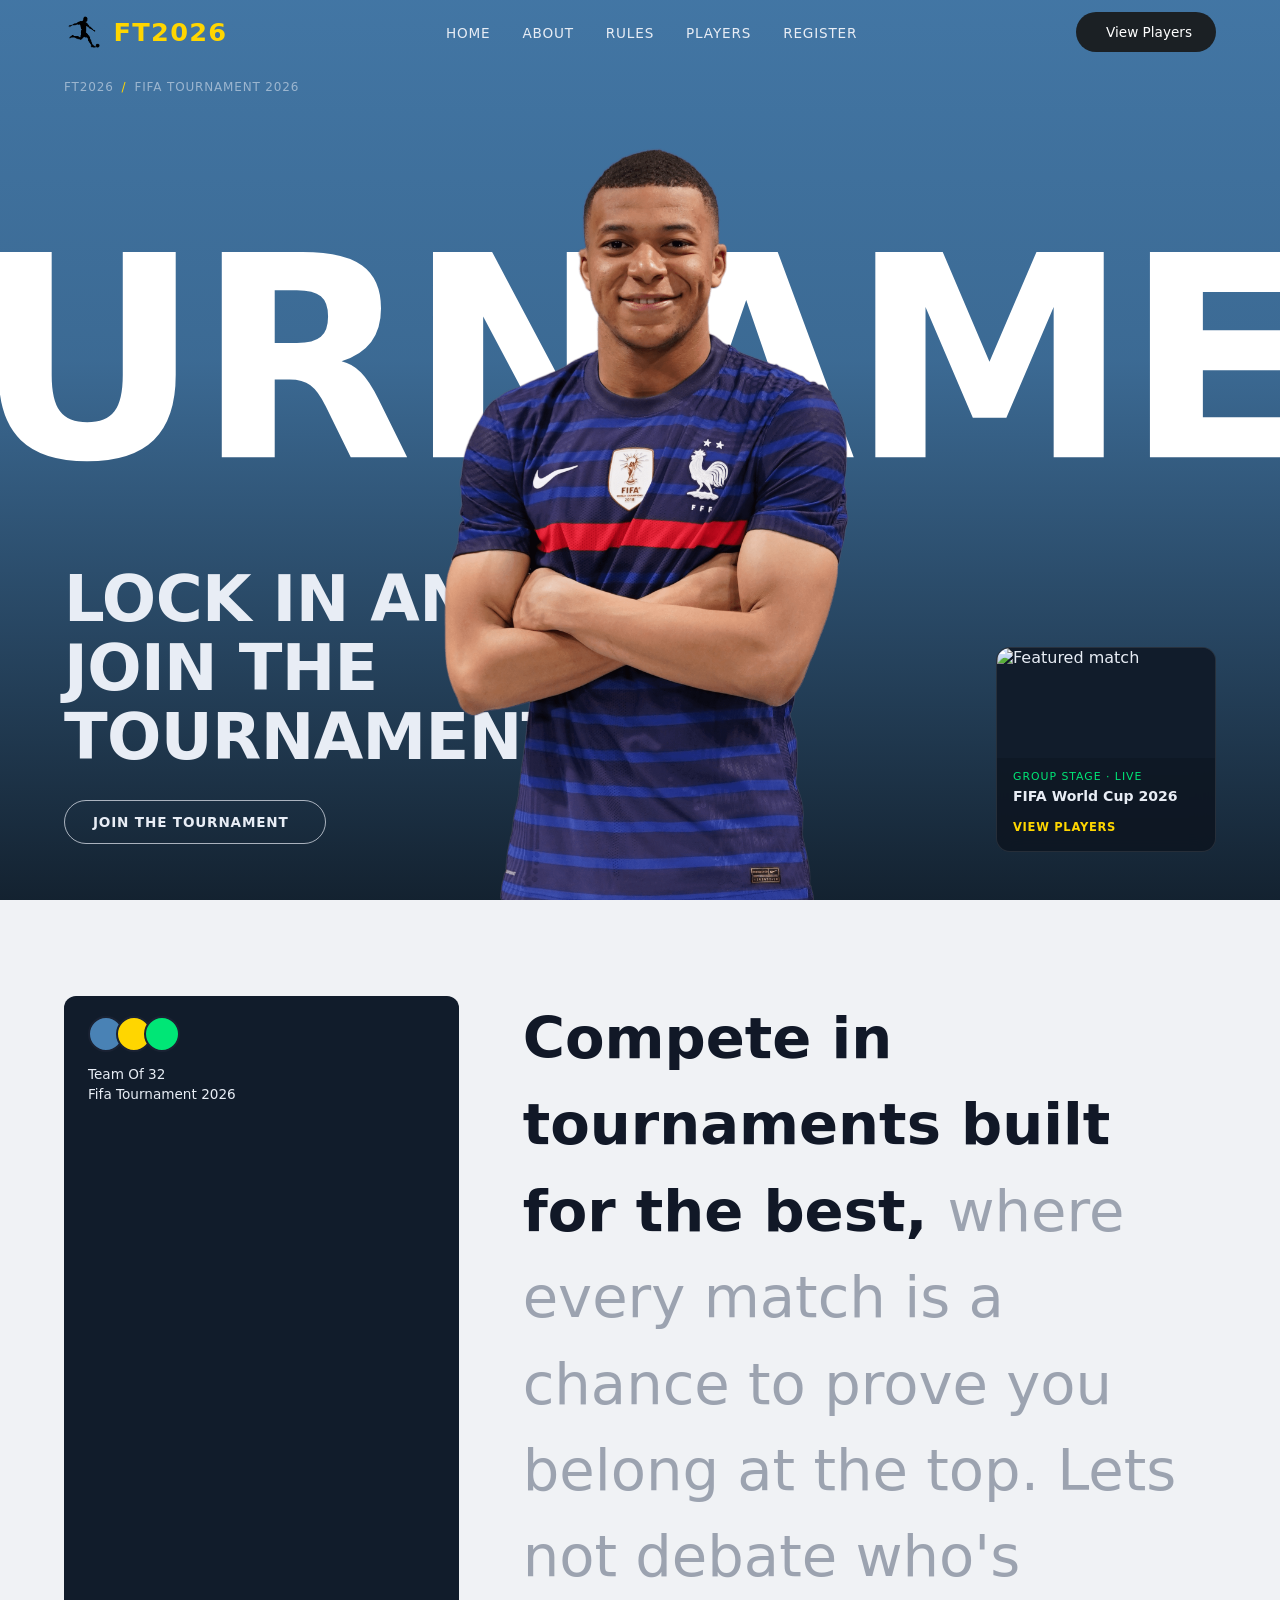
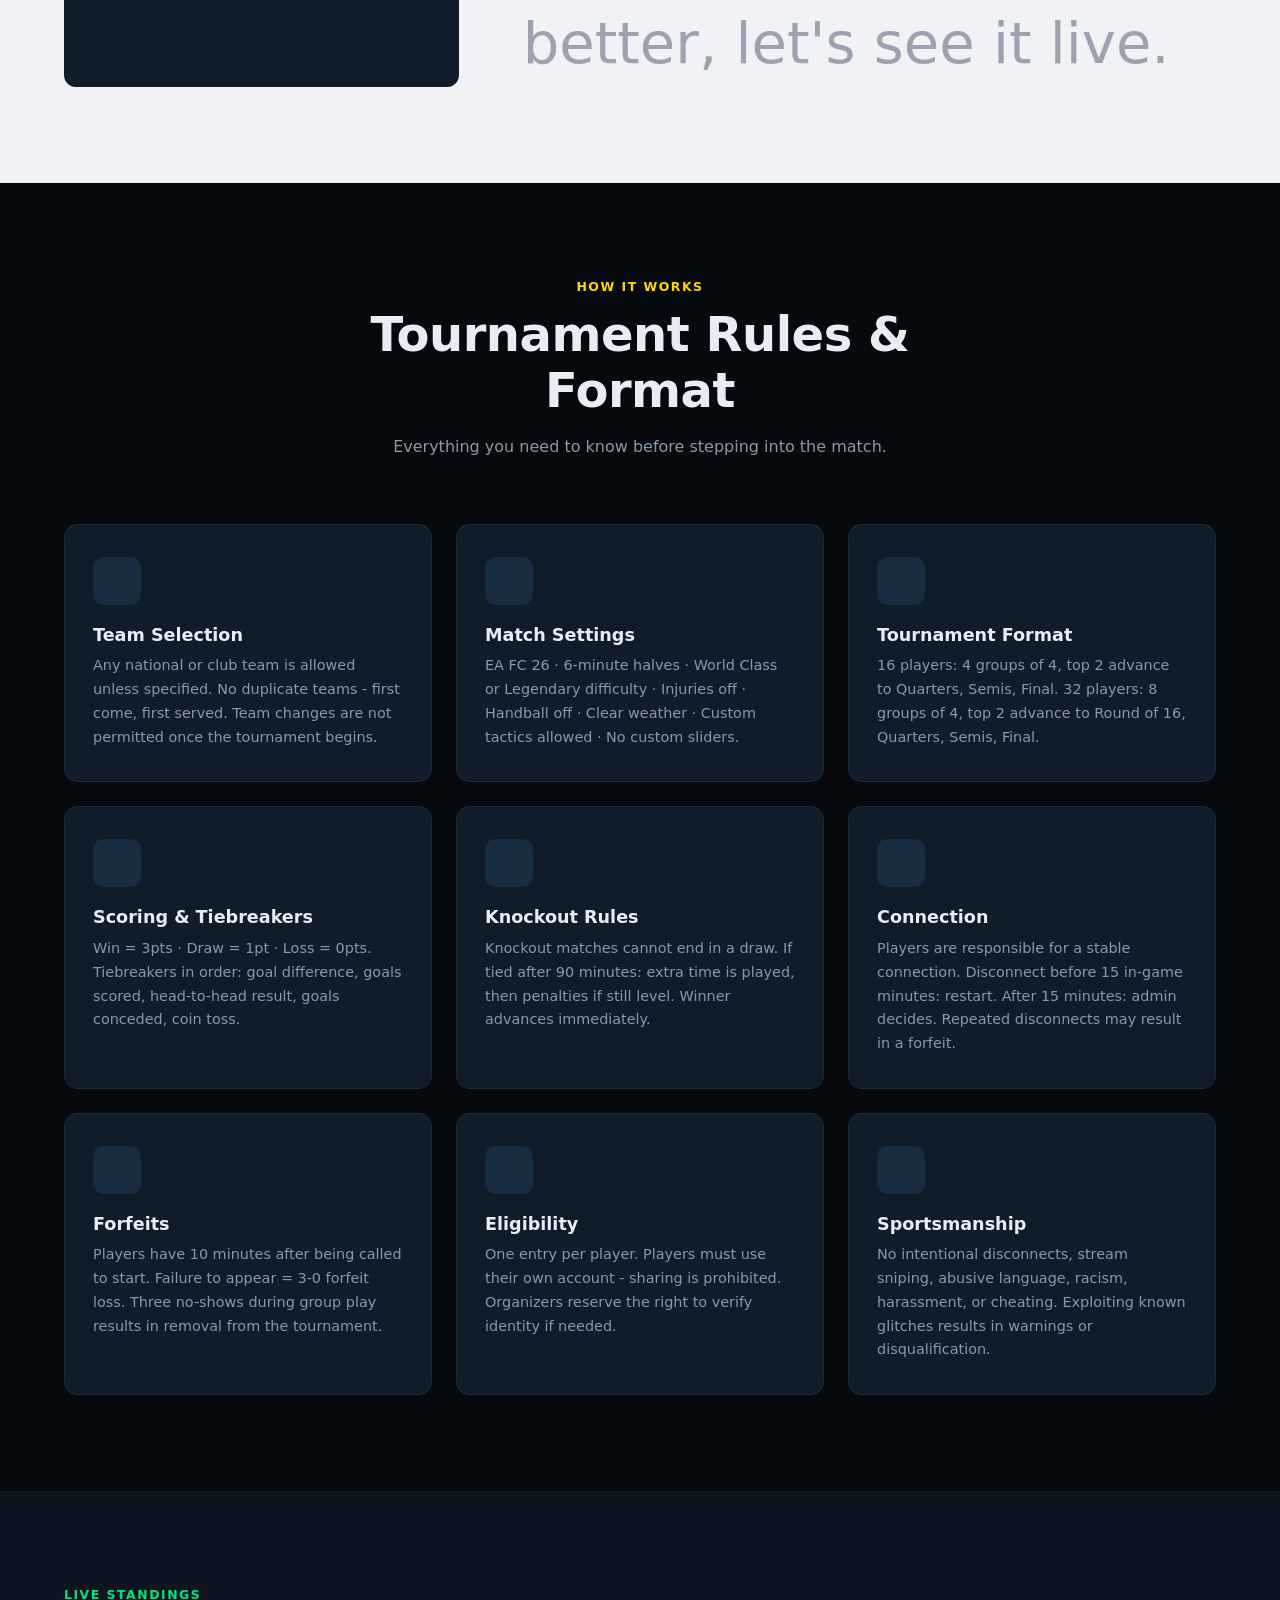
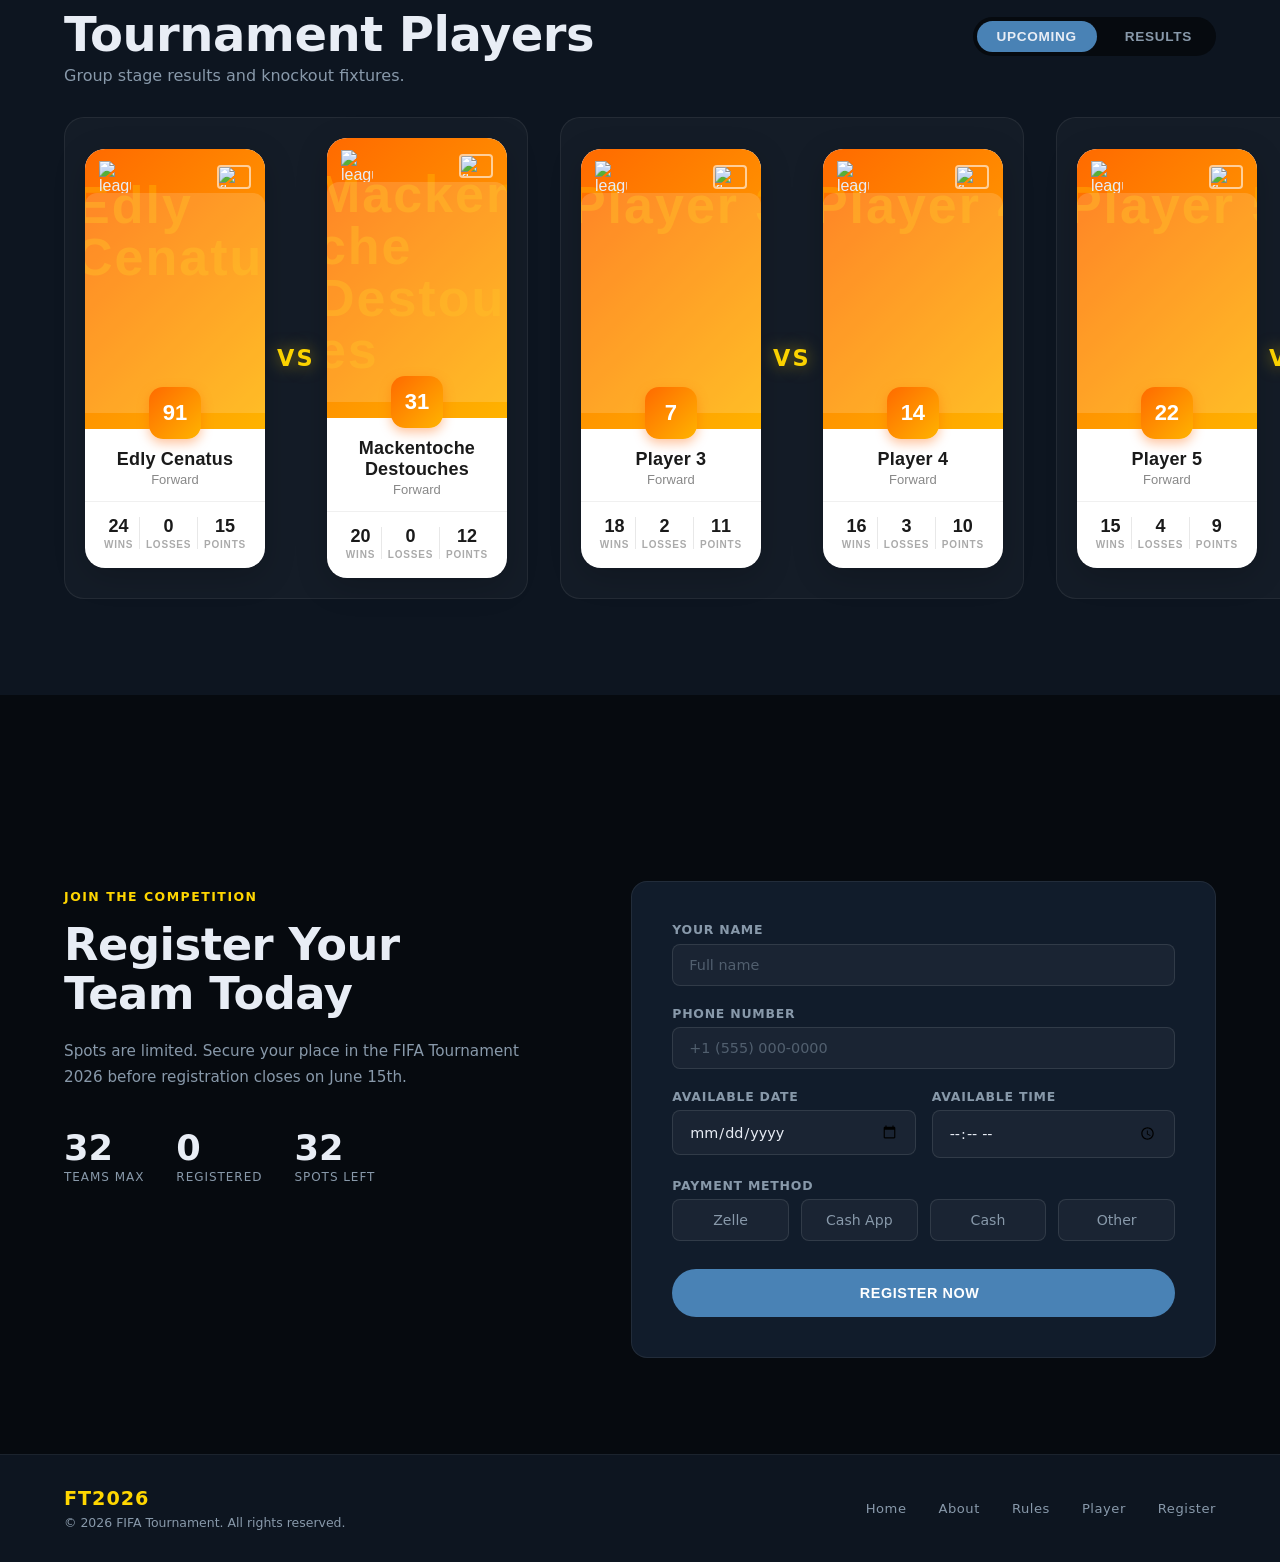
==== index.html @ d41fbe83 "relative paths" ====
<!doctype html>
<html lang="en">
  <head>
    <meta charset="UTF-8" />
    <meta name="viewport" content="width=device-width, initial-scale=1.0" />
    <link rel="stylesheet" href="./css/index-style.css" />
    <link
      rel="stylesheet"
      href="https://cdn.jsdelivr.net/npm/@tabler/icons-webfont@latest/tabler-icons.min.css"
    />
    <title>FIFA Tournament 2026</title>
  </head>
  <body>
    <!-- ===== NAVBAR ===== -->
    <nav class="navbar">
      <div class="navbar__logo">
        <img src="./assets/images/logo.png" alt="" />
        <a href="#home">FT2026</a>
      </div>
      <ul class="navbar__links">
        <li class="navbar__item">
          <a class="navbar__link" href="#home">HOME</a>
        </li>
        <li class="navbar__item">
          <a class="navbar__link" href="#about">ABOUT</a>
        </li>
        <li class="navbar__item">
          <a class="navbar__link" href="#rules">RULES</a>
        </li>
        <li class="navbar__item">
          <a class="navbar__link" href="#player">PLAYERS</a>
        </li>
        <li class="navbar__item">
          <a class="navbar__link" href="#register">REGISTER</a>
        </li>
      </ul>
      <div class="navbar__live">
        <a class="navbar__cta" href="#player">
          <i class="ti ti-users" aria-hidden="true"></i>
          View Players
        </a>
      </div>
    </nav>

    <!-- ===== HOME ===== -->
    <div class="section section--home" id="home">
      <div class="home__bg-text">TOURNAMENT</div>
      <div class="home__overlay"></div>
      <img
        class="home__hero-img"
        src="/assets/images/Mbappe-PNG-Clipart.png"
        alt="Tournament hero"
      />
      <nav class="home__breadcrumb">
        <span>FT2026</span>
        <span class="home__breadcrumb-sep">/</span>
        <span>FIFA Tournament 2026</span>
      </nav>
      <div class="home__inner">
        <div class="home__bottom">
          <h1 class="home__headline">
            Lock in and<br />Join The<br />Tournament
          </h1>
          <a class="home__cta" href="#register">
            Join The Tournament
            <i class="ti ti-arrow-right" aria-hidden="true"></i>
          </a>
        </div>
        <div class="home__card">
          <img
            class="home__card-img"
            src="/assets/images/card-preview.jpg"
            alt="Featured match"
          />
          <div class="home__card-body">
            <p class="home__card-label">Group Stage · Live</p>
            <p class="home__card-title">FIFA World Cup 2026</p>
            <a class="home__card-link" href="#player">
              View Players <i class="ti ti-arrow-right" aria-hidden="true"></i>
            </a>
          </div>
        </div>
      </div>
    </div>

    <!-- ===== ABOUT ===== -->
    <div class="section section--about" id="about">
      <div class="section__inner">
        <div class="about__left">
          <div class="about__avatars">
            <div class="about__avatar" style="background: var(--blue)"></div>
            <div class="about__avatar" style="background: var(--gold)"></div>
            <div class="about__avatar" style="background: var(--green)"></div>
          </div>
          <p class="about__trusted">Team Of 32<br />Fifa Tournament 2026</p>
        </div>
        <div class="about__right">
          <p class="about__tagline">
            <span class="about__tagline--bold">
              Compete in tournaments built for the best,
            </span>
            <span class="about__tagline--muted">
              where every match is a chance to prove you belong at the top. Lets
              not debate who's better, let's see it live.
            </span>
          </p>
        </div>
      </div>
    </div>

    <!-- ===== RULES ===== -->
    <div class="section section--rules" id="rules">
      <div class="section__inner">
        <div class="rules__header">
          <p class="rules__label">How It Works</p>
          <h2 class="rules__title">Tournament Rules &amp; Format</h2>
          <p class="rules__subtitle">
            Everything you need to know before stepping into the match.
          </p>
        </div>
        <div class="rules__grid">
          <div class="rules__card">
            <div class="rules__icon">
              <i class="ti ti-shirt" aria-hidden="true"></i>
            </div>
            <h3 class="rules__card-title">Team Selection</h3>
            <p class="rules__card-text">
              Any national or club team is allowed unless specified. No
              duplicate teams - first come, first served. Team changes are not
              permitted once the tournament begins.
            </p>
          </div>

          <div class="rules__card">
            <div class="rules__icon">
              <i class="ti ti-device-gamepad-2" aria-hidden="true"></i>
            </div>
            <h3 class="rules__card-title">Match Settings</h3>
            <p class="rules__card-text">
              EA FC 26 · 6-minute halves · World Class or Legendary difficulty ·
              Injuries off · Handball off · Clear weather · Custom tactics
              allowed · No custom sliders.
            </p>
          </div>

          <div class="rules__card">
            <div class="rules__icon">
              <i class="ti ti-tournament" aria-hidden="true"></i>
            </div>
            <h3 class="rules__card-title">Tournament Format</h3>
            <p class="rules__card-text">
              16 players: 4 groups of 4, top 2 advance to Quarters, Semis,
              Final. 32 players: 8 groups of 4, top 2 advance to Round of 16,
              Quarters, Semis, Final.
            </p>
          </div>

          <div class="rules__card">
            <div class="rules__icon">
              <i class="ti ti-trophy" aria-hidden="true"></i>
            </div>
            <h3 class="rules__card-title">Scoring &amp; Tiebreakers</h3>
            <p class="rules__card-text">
              Win = 3pts · Draw = 1pt · Loss = 0pts. Tiebreakers in order: goal
              difference, goals scored, head-to-head result, goals conceded,
              coin toss.
            </p>
          </div>

          <div class="rules__card">
            <div class="rules__icon">
              <i class="ti ti-sword" aria-hidden="true"></i>
            </div>
            <h3 class="rules__card-title">Knockout Rules</h3>
            <p class="rules__card-text">
              Knockout matches cannot end in a draw. If tied after 90 minutes:
              extra time is played, then penalties if still level. Winner
              advances immediately.
            </p>
          </div>

          <div class="rules__card">
            <div class="rules__icon">
              <i class="ti ti-wifi" aria-hidden="true"></i>
            </div>
            <h3 class="rules__card-title">Connection</h3>
            <p class="rules__card-text">
              Players are responsible for a stable connection. Disconnect before
              15 in-game minutes: restart. After 15 minutes: admin decides.
              Repeated disconnects may result in a forfeit.
            </p>
          </div>

          <div class="rules__card">
            <div class="rules__icon">
              <i class="ti ti-clock" aria-hidden="true"></i>
            </div>
            <h3 class="rules__card-title">Forfeits</h3>
            <p class="rules__card-text">
              Players have 10 minutes after being called to start. Failure to
              appear = 3-0 forfeit loss. Three no-shows during group play
              results in removal from the tournament.
            </p>
          </div>

          <div class="rules__card">
            <div class="rules__icon">
              <i class="ti ti-shield-check" aria-hidden="true"></i>
            </div>
            <h3 class="rules__card-title">Eligibility</h3>
            <p class="rules__card-text">
              One entry per player. Players must use their own account - sharing
              is prohibited. Organizers reserve the right to verify identity if
              needed.
            </p>
          </div>

          <div class="rules__card">
            <div class="rules__icon">
              <i class="ti ti-hand-stop" aria-hidden="true"></i>
            </div>
            <h3 class="rules__card-title">Sportsmanship</h3>
            <p class="rules__card-text">
              No intentional disconnects, stream sniping, abusive language,
              racism, harassment, or cheating. Exploiting known glitches results
              in warnings or disqualification.
            </p>
          </div>
        </div>
      </div>
    </div>

    <!-- ===== Player Cards ===== -->
    <div class="section section--player" id="player">
      <div class="section__inner">
        <div class="player__header">
          <div class="player__header-text">
            <p class="player__label">Live Standings</p>
            <h2 class="player__title">Tournament Players</h2>
            <p class="player__subtitle">
              Group stage results and knockout fixtures.
            </p>
          </div>
          <div class="player__tabs">
            <button class="player__tab player__tab--active" data-tab="upcoming">
              Upcoming
            </button>
            <button class="player__tab" data-tab="results">Results</button>
          </div>
        </div>

        <!-- Matchup panel -->
        <div class="matchup-grid" data-panel="upcoming">
          <div class="matchup-battles">
            <div class="player-card">
              <div class="card-bg">
                <div class="card-bg-name">Edly Cenatus</div>
              </div>
              <div class="card-header">
                <img
                  src="https://img.icons8.com/color/48/shield.png"
                  class="card-badge-left"
                  alt="league badge"
                />
                <img
                  src="https://flagcdn.com/w40/br.png"
                  class="card-badge-right"
                  alt="flag"
                />
              </div>
              <div class="card-photo-area">
                <div class="card-photo-placeholder"></div>
              </div>
              <div class="card-number-bubble">91</div>
              <div class="card-info">
                <h2 class="card-name">Edly Cenatus</h2>
                <p class="card-position">Forward</p>
              </div>
              <div class="card-stats">
                <div class="card-stat">
                  <span class="stat-value">24</span>
                  <span class="stat-label">WINS</span>
                </div>
                <div class="card-stat-divider"></div>
                <div class="card-stat">
                  <span class="stat-value">0</span>
                  <span class="stat-label">LOSSES</span>
                </div>
                <div class="card-stat-divider"></div>
                <div class="card-stat">
                  <span class="stat-value">15</span>
                  <span class="stat-label">POINTS</span>
                </div>
              </div>
            </div>
            <div class="matchup-vs">VS</div>
            <div class="player-card">
              <div class="card-bg">
                <div class="card-bg-name">Mackentoche Destouches</div>
              </div>
              <div class="card-header">
                <img
                  src="https://img.icons8.com/color/48/shield.png"
                  class="card-badge-left"
                  alt="league badge"
                />
                <img
                  src="https://flagcdn.com/w40/fr.png"
                  class="card-badge-right"
                  alt="flag"
                />
              </div>
              <div class="card-photo-area">
                <div class="card-photo-placeholder"></div>
              </div>
              <div class="card-number-bubble">31</div>
              <div class="card-info">
                <h2 class="card-name">Mackentoche Destouches</h2>
                <p class="card-position">Forward</p>
              </div>
              <div class="card-stats">
                <div class="card-stat">
                  <span class="stat-value">20</span>
                  <span class="stat-label">WINS</span>
                </div>
                <div class="card-stat-divider"></div>
                <div class="card-stat">
                  <span class="stat-value">0</span>
                  <span class="stat-label">LOSSES</span>
                </div>
                <div class="card-stat-divider"></div>
                <div class="card-stat">
                  <span class="stat-value">12</span>
                  <span class="stat-label">POINTS</span>
                </div>
              </div>
            </div>
          </div>
          <div class="matchup-battles">
            <div class="player-card">
              <div class="card-bg">
                <div class="card-bg-name">Player 3</div>
              </div>
              <div class="card-header">
                <img
                  src="https://img.icons8.com/color/48/shield.png"
                  class="card-badge-left"
                  alt="league badge"
                />
                <img
                  src="https://flagcdn.com/w40/us.png"
                  class="card-badge-right"
                  alt="flag"
                />
              </div>
              <div class="card-photo-area">
                <div class="card-photo-placeholder"></div>
              </div>
              <div class="card-number-bubble">7</div>
              <div class="card-info">
                <h2 class="card-name">Player 3</h2>
                <p class="card-position">Forward</p>
              </div>
              <div class="card-stats">
                <div class="card-stat">
                  <span class="stat-value">18</span>
                  <span class="stat-label">WINS</span>
                </div>
                <div class="card-stat-divider"></div>
                <div class="card-stat">
                  <span class="stat-value">2</span>
                  <span class="stat-label">LOSSES</span>
                </div>
                <div class="card-stat-divider"></div>
                <div class="card-stat">
                  <span class="stat-value">11</span>
                  <span class="stat-label">POINTS</span>
                </div>
              </div>
            </div>
            <div class="matchup-vs">VS</div>
            <div class="player-card">
              <div class="card-bg">
                <div class="card-bg-name">Player 4</div>
              </div>
              <div class="card-header">
                <img
                  src="https://img.icons8.com/color/48/shield.png"
                  class="card-badge-left"
                  alt="league badge"
                />
                <img
                  src="https://flagcdn.com/w40/de.png"
                  class="card-badge-right"
                  alt="flag"
                />
              </div>
              <div class="card-photo-area">
                <div class="card-photo-placeholder"></div>
              </div>
              <div class="card-number-bubble">14</div>
              <div class="card-info">
                <h2 class="card-name">Player 4</h2>
                <p class="card-position">Forward</p>
              </div>
              <div class="card-stats">
                <div class="card-stat">
                  <span class="stat-value">16</span>
                  <span class="stat-label">WINS</span>
                </div>
                <div class="card-stat-divider"></div>
                <div class="card-stat">
                  <span class="stat-value">3</span>
                  <span class="stat-label">LOSSES</span>
                </div>
                <div class="card-stat-divider"></div>
                <div class="card-stat">
                  <span class="stat-value">10</span>
                  <span class="stat-label">POINTS</span>
                </div>
              </div>
            </div>
          </div>
          <div class="matchup-battles">
            <div class="player-card">
              <div class="card-bg">
                <div class="card-bg-name">Player 5</div>
              </div>
              <div class="card-header">
                <img
                  src="https://img.icons8.com/color/48/shield.png"
                  class="card-badge-left"
                  alt="league badge"
                />
                <img
                  src="https://flagcdn.com/w40/es.png"
                  class="card-badge-right"
                  alt="flag"
                />
              </div>
              <div class="card-photo-area">
                <div class="card-photo-placeholder"></div>
              </div>
              <div class="card-number-bubble">22</div>
              <div class="card-info">
                <h2 class="card-name">Player 5</h2>
                <p class="card-position">Forward</p>
              </div>
              <div class="card-stats">
                <div class="card-stat">
                  <span class="stat-value">15</span>
                  <span class="stat-label">WINS</span>
                </div>
                <div class="card-stat-divider"></div>
                <div class="card-stat">
                  <span class="stat-value">4</span>
                  <span class="stat-label">LOSSES</span>
                </div>
                <div class="card-stat-divider"></div>
                <div class="card-stat">
                  <span class="stat-value">9</span>
                  <span class="stat-label">POINTS</span>
                </div>
              </div>
            </div>
            <div class="matchup-vs">VS</div>
            <div class="player-card">
              <div class="card-bg">
                <div class="card-bg-name">Player 6</div>
              </div>
              <div class="card-header">
                <img
                  src="https://img.icons8.com/color/48/shield.png"
                  class="card-badge-left"
                  alt="league badge"
                />
                <img
                  src="https://flagcdn.com/w40/pt.png"
                  class="card-badge-right"
                  alt="flag"
                />
              </div>
              <div class="card-photo-area">
                <div class="card-photo-placeholder"></div>
              </div>
              <div class="card-number-bubble">33</div>
              <div class="card-info">
                <h2 class="card-name">Player 6</h2>
                <p class="card-position">Forward</p>
              </div>
              <div class="card-stats">
                <div class="card-stat">
                  <span class="stat-value">14</span>
                  <span class="stat-label">WINS</span>
                </div>
                <div class="card-stat-divider"></div>
                <div class="card-stat">
                  <span class="stat-value">4</span>
                  <span class="stat-label">LOSSES</span>
                </div>
                <div class="card-stat-divider"></div>
                <div class="card-stat">
                  <span class="stat-value">9</span>
                  <span class="stat-label">POINTS</span>
                </div>
              </div>
            </div>
          </div>
        </div>
      </div>
    </div>
    <div class="section section--bracket"></div>
    <!-- ===== REGISTER ===== -->
    <div class="section section--register" id="register">
      <div class="section__inner">
        <div class="register__left">
          <p class="register__label">Join The Competition</p>
          <h2 class="register__title">Register Your<br />Team Today</h2>
          <p class="register__subtitle">
            Spots are limited. Secure your place in the FIFA Tournament 2026
            before registration closes on June 15th.
          </p>
          <div class="register__stats">
            <div class="register__stat">
              <span class="register__stat-num">32</span>
              <span class="register__stat-label">Teams Max</span>
            </div>
            <div class="register__stat">
              <span class="register__stat-num">0</span>
              <span class="register__stat-label">Registered</span>
            </div>
            <div class="register__stat">
              <span class="register__stat-num">32</span>
              <span class="register__stat-label">Spots Left</span>
            </div>
          </div>
        </div>
        <div class="register__right">
          <form class="register__form">
            <div class="register__form-group">
              <label class="register__form-label">Your Name</label>
              <input
                class="register__input"
                type="text"
                placeholder="Full name"
              />
            </div>
            <div class="register__form-group">
              <label class="register__form-label">Phone Number</label>
              <input
                class="register__input"
                type="tel"
                placeholder="+1 (555) 000-0000"
              />
            </div>
            <div class="register__form-row">
              <div class="register__form-group">
                <label class="register__form-label">Available Date</label>
                <input class="register__input" type="date" />
              </div>
              <div class="register__form-group">
                <label class="register__form-label">Available Time</label>
                <input class="register__input" type="time" />
              </div>
            </div>
            <div class="register__form-group">
              <label class="register__form-label">Payment Method</label>
              <div class="register__payment-options">
                <label class="register__payment-option">
                  <input type="radio" name="payment" value="zelle" />
                  <span>Zelle</span>
                </label>
                <label class="register__payment-option">
                  <input type="radio" name="payment" value="cashapp" />
                  <span>Cash App</span>
                </label>
                <label class="register__payment-option">
                  <input type="radio" name="payment" value="cash" />
                  <span>Cash</span>
                </label>
                <label class="register__payment-option">
                  <input type="radio" name="payment" value="other" />
                  <span>Other</span>
                </label>
              </div>
            </div>
            <button class="register__submit" type="submit">
              Register Now <i class="ti ti-arrow-right" aria-hidden="true"></i>
            </button>
          </form>
        </div>
      </div>
    </div>

    <!-- ===== FOOTER ===== -->
    <footer class="footer">
      <div class="section__inner">
        <div class="footer__left">
          <span class="footer__logo">FT2026</span>
          <p class="footer__copy">
            &copy; 2026 FIFA Tournament. All rights reserved.
          </p>
        </div>
        <div class="footer__links">
          <a href="#home">Home</a>
          <a href="#about">About</a>
          <a href="#rules">Rules</a>
          <a href="#player">Player</a>
          <a href="#register">Register</a>
        </div>
      </div>
    </footer>

    <script src="./js/main.js"></script>
  </body>
</html>
---- css/index-style.css ----
@import url("https://fonts.googleapis.com/css2?family=Bebas+Neue&family=Barlow+Condensed:wght@400;600;700&family=Barlow:wght@400;500;600&display=swap");

*,
*::before,
*::after {
  box-sizing: border-box;
  margin: 0;
  padding: 0;
}

:root {
  --green: #00e676;
  --gold: #ffd600;
  --red: #ff1744;
  --blue: #4982b5;
  --dark: #060a0f;
  --mid: #0d1520;
  --card: #111c2b;
  --text: #e8edf5;
  --muted: #8899aa;
}

/* ==================== Base ======================= */

html {
  scroll-behavior: smooth;
}

body {
  font-family:
    system-ui,
    -apple-system,
    sans-serif;
  background-color: var(--dark);
  color: var(--text);
}

.section {
  width: 100%;
  min-height: 10vh;
}

.section__inner {
  width: 100%;
  max-width: 2400px;
  margin: 0 auto;
  padding: 6rem 4rem;
}

/* ==================== Navbar ======================= */

.navbar {
  display: flex;
  align-items: center;
  justify-content: space-between;
  padding: 0 4rem;
  height: 64px;
  position: fixed;
  top: 0;
  left: 0;
  right: 0;
  z-index: 9999999;
}

.navbar__logo {
  display: flex;
  align-items: center;
  gap: 0.6rem;
}

.navbar__logo img {
  height: 40px;
  width: auto;
  object-fit: contain;
}

.navbar__logo a {
  font-size: 1.6rem;
  font-weight: 800;
  letter-spacing: 0.05em;
  color: var(--gold);
  text-decoration: none;
}

.navbar__links {
  display: flex;
  gap: 2rem;
  list-style: none;
}

.navbar__link {
  color: var(--text);
  text-decoration: none;
  font-size: 0.85rem;
  font-weight: 500;
  letter-spacing: 0.06em;
  transition: color 0.2s;
}

.navbar__link:hover {
  color: var(--gold);
}

.navbar__live a {
  background-color: #1b2024;
  color: white;
  padding: 12px 24px;
  border-radius: 50px;
  text-decoration: none;
  font-size: 0.85rem;
  font-weight: 500;
}

.navbar__cta {
  display: inline-flex;
  align-items: center;
  gap: 0.4rem;
  transition: opacity 0.2s;
}

.navbar__cta:hover {
  opacity: 0.75;
}

.navbar__cta i {
  font-size: 1rem;
}

/* ==================== Home ======================= */

.section--home {
  position: relative;
  overflow: hidden;
  height: 100vh;
  min-height: 600px;
  display: flex;
  flex-direction: column;
  justify-content: flex-end;
  background-color: var(--blue);
}

.home__hero-img {
  position: absolute;
  bottom: 0;
  left: 50%;
  transform: translateX(-50%);
  width: auto;
  height: 85%;
  object-fit: contain;
  z-index: 9999;
  pointer-events: none;
}

.home__overlay {
  position: absolute;
  inset: 0;
  background: linear-gradient(
    to bottom,
    rgba(6, 10, 15, 0.1) 0%,
    rgba(6, 10, 15, 0.2) 40%,
    rgba(6, 10, 15, 0.8) 100%
  );
  z-index: 1;
}

.home__bg-text {
  position: absolute;
  top: 40%;
  left: 50%;
  transform: translate(-50%, -50%);
  font-size: clamp(8rem, 22vw, 18rem);
  font-weight: 900;
  letter-spacing: -0.02em;
  color: rgb(255, 255, 255);
  white-space: nowrap;
  pointer-events: none;
  z-index: 2;
  line-height: 1;
  text-transform: uppercase;
}

.home__breadcrumb {
  position: absolute;
  top: 80px;
  left: 4rem;
  display: flex;
  align-items: center;
  gap: 0.5rem;
  font-size: 0.75rem;
  color: rgba(232, 237, 245, 0.55);
  letter-spacing: 0.07em;
  text-transform: uppercase;
  z-index: 3;
}

.home__breadcrumb-sep {
  color: var(--gold);
}

.home__inner {
  position: relative;
  z-index: 3;
  width: 100%;
  max-width: 2400px;
  margin: 0 auto;
}

.home__bottom {
  padding: 0 4rem 3.5rem;
}

.home__headline {
  font-size: clamp(2.4rem, 5vw, 4rem);
  font-weight: 800;
  line-height: 1.08;
  color: var(--text);
  margin-bottom: 1.75rem;
  text-transform: uppercase;
  letter-spacing: -0.01em;
}

.home__cta {
  display: inline-flex;
  align-items: center;
  gap: 0.5rem;
  background-color: transparent;
  border: 1.5px solid rgba(232, 237, 245, 0.7);
  color: var(--text);
  padding: 0.8rem 1.75rem;
  border-radius: 50px;
  font-size: 0.85rem;
  font-weight: 600;
  text-decoration: none;
  letter-spacing: 0.06em;
  text-transform: uppercase;
  transition:
    background 0.2s,
    color 0.2s,
    border-color 0.2s;
}

.home__cta:hover {
  background-color: var(--gold);
  border-color: var(--gold);
  color: var(--dark);
}

.home__card {
  position: absolute;
  bottom: 3rem;
  right: 4rem;
  width: 220px;
  background: rgba(13, 21, 32, 0.88);
  border: 1px solid rgba(255, 255, 255, 0.1);
  border-radius: 14px;
  overflow: hidden;
  z-index: 3;
  backdrop-filter: blur(10px);
  -webkit-backdrop-filter: blur(10px);
}

.home__card-img {
  width: 100%;
  height: 110px;
  object-fit: cover;
  display: block;
  background-color: var(--card);
}

.home__card-body {
  padding: 0.75rem 1rem 1rem;
}

.home__card-label {
  font-size: 0.68rem;
  text-transform: uppercase;
  letter-spacing: 0.09em;
  color: var(--green);
  margin-bottom: 0.3rem;
}

.home__card-title {
  font-size: 0.88rem;
  font-weight: 700;
  color: var(--text);
  margin-bottom: 0.65rem;
  line-height: 1.3;
}

.home__card-link {
  display: inline-flex;
  align-items: center;
  gap: 0.3rem;
  font-size: 0.72rem;
  color: var(--gold);
  text-decoration: none;
  font-weight: 600;
  text-transform: uppercase;
  letter-spacing: 0.06em;
  transition: opacity 0.2s;
}

.home__card-link:hover {
  opacity: 0.7;
}

/* ==================== About ======================= */

.section--about {
  background-color: #f0f2f5;
}

.section--about .section__inner {
  display: flex;
  align-items: center;
  gap: 4rem;
}

.about__left {
  flex: 1;
  min-width: 0;
  align-self: stretch;
  background-color: var(--card);
  border-radius: 12px;
  padding: 1.25rem 1.5rem;
  display: flex;
  flex-direction: column;
  gap: 0.75rem;
}

.about__avatars {
  display: flex;
}

.about__avatar {
  width: 36px;
  height: 36px;
  border-radius: 50%;
  border: 2px solid #1a2233;
  margin-left: -8px;
  flex-shrink: 0;
}

.about__avatar:first-child {
  margin-left: 0;
}

.about__trusted {
  font-size: 0.85rem;
  color: var(--text);
  line-height: 1.5;
}

.about__right {
  flex: 2;
  min-width: 0;
}

.about__tagline {
  font-size: clamp(3.2rem, 4.5vw, 3.65rem);
  line-height: 1.5;
}

.about__tagline--bold {
  font-weight: 700;
  color: #111827;
}

.about__tagline--muted {
  font-weight: 400;
  color: #9ca3b0;
}

/* ==================== Rules ======================= */

.section--rules {
  background-color: var(--dark);
}

.section--rules .section__inner {
  display: flex;
  flex-direction: column;
  align-items: center;
}

.rules__header {
  text-align: center;
  max-width: 600px;
  margin-bottom: 4rem;
}

.rules__label {
  font-size: 0.78rem;
  text-transform: uppercase;
  letter-spacing: 0.12em;
  color: var(--gold);
  margin-bottom: 0.75rem;
  font-weight: 600;
}

.rules__title {
  font-size: clamp(2rem, 4vw, 3rem);
  font-weight: 800;
  color: var(--text);
  margin-bottom: 1rem;
  letter-spacing: -0.01em;
}

.rules__subtitle {
  font-size: 1rem;
  color: var(--muted);
  line-height: 1.6;
}

.rules__grid {
  display: grid;
  grid-template-columns: repeat(3, 1fr);
  gap: 1.5rem;
  width: 100%;
}

.rules__card {
  background-color: var(--card);
  border: 1px solid rgba(255, 255, 255, 0.06);
  border-radius: 14px;
  padding: 2rem 1.75rem;
  transition:
    border-color 0.2s,
    transform 0.2s;
}

.rules__card:hover {
  border-color: rgba(73, 130, 181, 0.5);
  transform: translateY(-3px);
}

.rules__icon {
  width: 48px;
  height: 48px;
  border-radius: 10px;
  background-color: rgba(73, 130, 181, 0.15);
  display: flex;
  align-items: center;
  justify-content: center;
  margin-bottom: 1.25rem;
  color: var(--blue);
  font-size: 1.4rem;
}

.rules__card-title {
  font-size: 1.1rem;
  font-weight: 700;
  color: var(--text);
  margin-bottom: 0.6rem;
}

.rules__card-text {
  font-size: 0.9rem;
  color: var(--muted);
  line-height: 1.65;
}

/* ==================== Player Cards Section ======================= */

.section--player {
  background-color: var(--mid);
}

.section--player .section__inner {
  display: flex;
  flex-direction: column;
  align-items: center;
}

.player__header {
  width: 100%;
  display: flex;
  align-items: center;
  justify-content: space-between;
  margin-bottom: 2rem;
}

.player__header-text {
  display: flex;
  flex-direction: column;
  gap: 0.25rem;
}

.player__label {
  font-size: 0.78rem;
  text-transform: uppercase;
  letter-spacing: 0.12em;
  color: var(--green);
  font-weight: 600;
}

.player__title {
  font-size: clamp(2rem, 4vw, 3rem);
  font-weight: 800;
  color: var(--text);
  letter-spacing: -0.01em;
}

.player__subtitle {
  font-size: 1rem;
  color: var(--muted);
}

.player__tabs {
  display: flex;
  gap: 0.5rem;
  background-color: var(--dark);
  padding: 4px;
  border-radius: 50px;
  flex-shrink: 0;
}

.player__tab {
  background: transparent;
  border: none;
  color: var(--muted);
  padding: 0.5rem 1.25rem;
  border-radius: 50px;
  font-size: 0.85rem;
  font-weight: 600;
  cursor: pointer;
  text-transform: uppercase;
  letter-spacing: 0.05em;
  transition:
    background 0.2s,
    color 0.2s;
}

.player__tab--active {
  background-color: var(--blue);
  color: var(--text);
}

/* ==================== Matchup Cards (Player Profile) ======================= */

.matchup-grid {
  display: grid;
  grid-template-columns: repeat(3, 1fr);
  gap: 2rem;
  width: 100%;
}

.matchup-battles {
  display: flex;
  justify-content: space-between;
  align-items: center;
  gap: 0.75rem;
  padding: 1.25rem;
  background: rgba(255, 255, 255, 0.03);
  border: 1px solid rgba(255, 255, 255, 0.07);
  border-radius: 20px;
}

.matchup-vs {
  font-size: 1.4rem;
  font-weight: 900;
  color: var(--gold);
  letter-spacing: 0.1em;
  flex-shrink: 0;
  text-shadow: 0 0 16px rgba(255, 214, 0, 0.5);
}

.matchup-grid--hidden {
  display: none;
}

/* ---- Player Card ---- */
.player-card {
  position: relative;
  flex: 1;
  min-width: 0;
  border-radius: 20px;
  overflow: hidden;
  background: #fff;
  box-shadow: 0 8px 32px rgba(0, 0, 0, 0.18);
  font-family: "Segoe UI", Arial, sans-serif;
}

/* Orange gradient top half */
.card-bg {
  position: absolute;
  top: 0;
  left: 0;
  right: 0;
  height: 280px;
  background: linear-gradient(135deg, #ff6a00 0%, #ffb300 100%);
  z-index: 0;
  overflow: hidden;
}

/* Large ghost name text behind photo */
.card-bg-name {
  position: absolute;
  top: 30px;
  left: -10px;
  font-size: 52px;
  font-weight: 900;
  color: rgba(255, 180, 0, 0.45);
  line-height: 1;
  letter-spacing: 2px;
  white-space: pre-wrap;
  word-break: break-word;
  width: 280px;
  pointer-events: none;
  user-select: none;
}

/* Badge row */
.card-header {
  position: relative;
  z-index: 2;
  display: flex;
  justify-content: space-between;
  align-items: center;
  padding: 12px 14px 0;
}

.card-badge-left {
  width: 32px;
  height: 32px;
  object-fit: contain;
}

.card-badge-right {
  width: 34px;
  height: 24px;
  border-radius: 4px;
  object-fit: cover;
  border: 2px solid rgba(255, 255, 255, 0.6);
}

/* Photo placeholder - swap for <img> with real photo */
.card-photo-area {
  position: relative;
  z-index: 1;
  display: flex;
  justify-content: center;
  height: 220px;
  overflow: hidden;
}

.card-photo-placeholder {
  width: 180px;
  height: 220px;
  background: rgba(255, 255, 255, 0.15);
  border-radius: 12px 12px 0 0;
}

/*  
   <img src="player.png" class="card-photo" alt="Edly Cenatus" />

   .card-photo {
     width: 200px;
     height: 240px;
     object-fit: cover;
     object-position: top;
   }
*/

/* Orange number bubble */
.card-number-bubble {
  position: relative;
  z-index: 3;
  width: 52px;
  height: 52px;
  background: linear-gradient(135deg, #ff6a00, #ffb300);
  border-radius: 14px;
  margin: -26px auto 0;
  display: flex;
  align-items: center;
  justify-content: center;
  font-size: 22px;
  font-weight: 800;
  color: #fff;
  box-shadow: 0 4px 12px rgba(255, 100, 0, 0.4);
}

/* Name + position */
.card-info {
  text-align: center;
  padding: 10px 16px 4px;
  position: relative;
  z-index: 2;
}

.card-name {
  margin: 0;
  font-size: 18px;
  font-weight: 800;
  color: #1a1a1a;
  letter-spacing: 0.2px;
}

.card-position {
  margin: 2px 0 0;
  font-size: 13px;
  color: #888;
  font-weight: 400;
}

/* Stats row */
.card-stats {
  display: flex;
  align-items: center;
  justify-content: space-around;
  padding: 14px 16px 18px;
  border-top: 1px solid #f0f0f0;
  margin-top: 10px;
}

.card-stat {
  display: flex;
  flex-direction: column;
  align-items: center;
  gap: 2px;
}

.stat-value {
  font-size: 18px;
  font-weight: 800;
  color: #1a1a1a;
}

.stat-label {
  font-size: 10px;
  color: #aaa;
  font-weight: 600;
  letter-spacing: 0.8px;
}

.card-stat-divider {
  width: 1px;
  height: 32px;
  background: #e8e8e8;
}
/* ==================== Register ======================= */

.section--register {
  background-color: var(--dark);
}

.section--register .section__inner {
  display: flex;
  align-items: flex-start;
  gap: 5rem;
}

.register__left {
  flex: 1;
  min-width: 0;
  padding-top: 0.5rem;
}

.register__label {
  font-size: 0.78rem;
  text-transform: uppercase;
  letter-spacing: 0.12em;
  color: var(--gold);
  margin-bottom: 1rem;
  font-weight: 600;
}

.register__title {
  font-size: clamp(2rem, 3.5vw, 2.8rem);
  font-weight: 800;
  color: var(--text);
  line-height: 1.1;
  margin-bottom: 1.25rem;
  letter-spacing: -0.01em;
}

.register__subtitle {
  font-size: 0.95rem;
  color: var(--muted);
  line-height: 1.7;
  margin-bottom: 2.5rem;
}

.register__stats {
  display: flex;
  gap: 2rem;
}

.register__stat {
  display: flex;
  flex-direction: column;
  gap: 0.25rem;
}

.register__stat-num {
  font-size: 2.2rem;
  font-weight: 800;
  color: var(--text);
  line-height: 1;
}

.register__stat-label {
  font-size: 0.75rem;
  color: var(--muted);
  text-transform: uppercase;
  letter-spacing: 0.08em;
}

.register__right {
  flex: 1.2;
  min-width: 0;
}

.register__form {
  background-color: var(--card);
  border: 1px solid rgba(255, 255, 255, 0.07);
  border-radius: 16px;
  padding: 2.5rem;
  display: flex;
  flex-direction: column;
  gap: 1.25rem;
}

.register__form-row {
  display: grid;
  grid-template-columns: 1fr 1fr;
  gap: 1rem;
}

.register__form-group {
  display: flex;
  flex-direction: column;
  gap: 0.4rem;
}

.register__form-label {
  font-size: 0.78rem;
  font-weight: 600;
  color: var(--muted);
  text-transform: uppercase;
  letter-spacing: 0.06em;
}

.register__input {
  background-color: rgba(255, 255, 255, 0.04);
  border: 1px solid rgba(255, 255, 255, 0.1);
  border-radius: 8px;
  padding: 0.75rem 1rem;
  color: var(--text);
  font-size: 0.9rem;
  width: 100%;
  transition: border-color 0.2s;
  outline: none;
  font-family: inherit;
}

.register__input::placeholder {
  color: rgba(136, 153, 170, 0.5);
}

.register__input:focus {
  border-color: var(--blue);
}

.register__payment-options {
  display: grid;
  grid-template-columns: repeat(4, 1fr);
  gap: 0.75rem;
}

.register__payment-option {
  display: flex;
  align-items: center;
  justify-content: center;
  gap: 0.5rem;
  background-color: rgba(255, 255, 255, 0.04);
  border: 1px solid rgba(255, 255, 255, 0.1);
  border-radius: 8px;
  padding: 0.75rem;
  cursor: pointer;
  font-size: 0.88rem;
  color: var(--muted);
  transition:
    border-color 0.2s,
    color 0.2s;
}

.register__payment-option input[type="radio"] {
  display: none;
}

.register__payment-option:has(input:checked) {
  border-color: var(--blue);
  color: var(--text);
  background-color: rgba(73, 130, 181, 0.1);
}

.register__payment-option:hover {
  border-color: rgba(255, 255, 255, 0.25);
  color: var(--text);
}

.register__submit {
  display: inline-flex;
  align-items: center;
  justify-content: center;
  gap: 0.5rem;
  background-color: var(--blue);
  color: white;
  border: none;
  padding: 1rem 2rem;
  border-radius: 50px;
  font-size: 0.9rem;
  font-weight: 700;
  letter-spacing: 0.04em;
  text-transform: uppercase;
  cursor: pointer;
  margin-top: 0.5rem;
  transition:
    background 0.2s,
    transform 0.15s;
}

.register__submit:hover {
  background-color: var(--gold);
  color: var(--dark);
  transform: translateY(-1px);
}

/* ==================== Footer ======================= */

.footer {
  background-color: var(--mid);
  border-top: 1px solid rgba(255, 255, 255, 0.06);
}

.footer .section__inner {
  display: flex;
  align-items: center;
  justify-content: space-between;
  padding: 2rem 4rem;
}

.footer__left {
  display: flex;
  flex-direction: column;
  gap: 0.3rem;
}

.footer__logo {
  font-size: 1.2rem;
  font-weight: 800;
  color: var(--gold);
  letter-spacing: 0.05em;
}

.footer__copy {
  font-size: 0.78rem;
  color: var(--muted);
}

.footer__links {
  display: flex;
  gap: 2rem;
}

.footer__links a {
  font-size: 0.82rem;
  color: var(--muted);
  text-decoration: none;
  letter-spacing: 0.04em;
  transition: color 0.2s;
}

.footer__links a:hover {
  color: var(--text);
}

/* ==================== Responsive ======================= */

@media (max-width: 1024px) {
  .rules__grid {
    grid-template-columns: repeat(2, 1fr);
  }

  .matchup-battles {
    gap: 1rem;
  }

  .rules__card:last-child {
    grid-column: 1 / -1;
  }
}

@media (max-width: 768px) {
  .navbar {
    padding: 0 1.5rem;
  }

  .navbar__links {
    display: none;
  }

  .home__breadcrumb {
    left: 1.5rem;
  }

  .home__bottom {
    padding: 0 1.5rem 2.5rem;
  }

  .home__card {
    right: 1.5rem;
    width: 180px;
  }

  .section__inner {
    padding: 4rem 1.5rem;
  }

  .footer .section__inner {
    padding: 2rem 1.5rem;
  }

  .section--about .section__inner {
    flex-direction: column;
  }

  .section--rules .section__inner {
    padding: 4rem 1.5rem;
  }

  .rules__grid {
    grid-template-columns: 1fr;
  }

  .player__header {
    flex-direction: column;
    align-items: flex-start;
    gap: 1.5rem;
  }

  .matchup-grid {
    grid-template-columns: 1fr;
  }

  .matchup-battles {
    flex-direction: column;
    gap: 1rem;
  }

  .matchup-vs {
    transform: rotate(90deg);
  }

  .section--register .section__inner {
    flex-direction: column;
    gap: 3rem;
  }

  .register__form-row {
    grid-template-columns: 1fr;
  }

  .register__payment-options {
    grid-template-columns: repeat(2, 1fr);
  }

  .footer .section__inner {
    flex-direction: column;
    gap: 1.5rem;
    text-align: center;
  }

  .footer__links {
    flex-wrap: wrap;
    justify-content: center;
    gap: 1rem;
  }
}
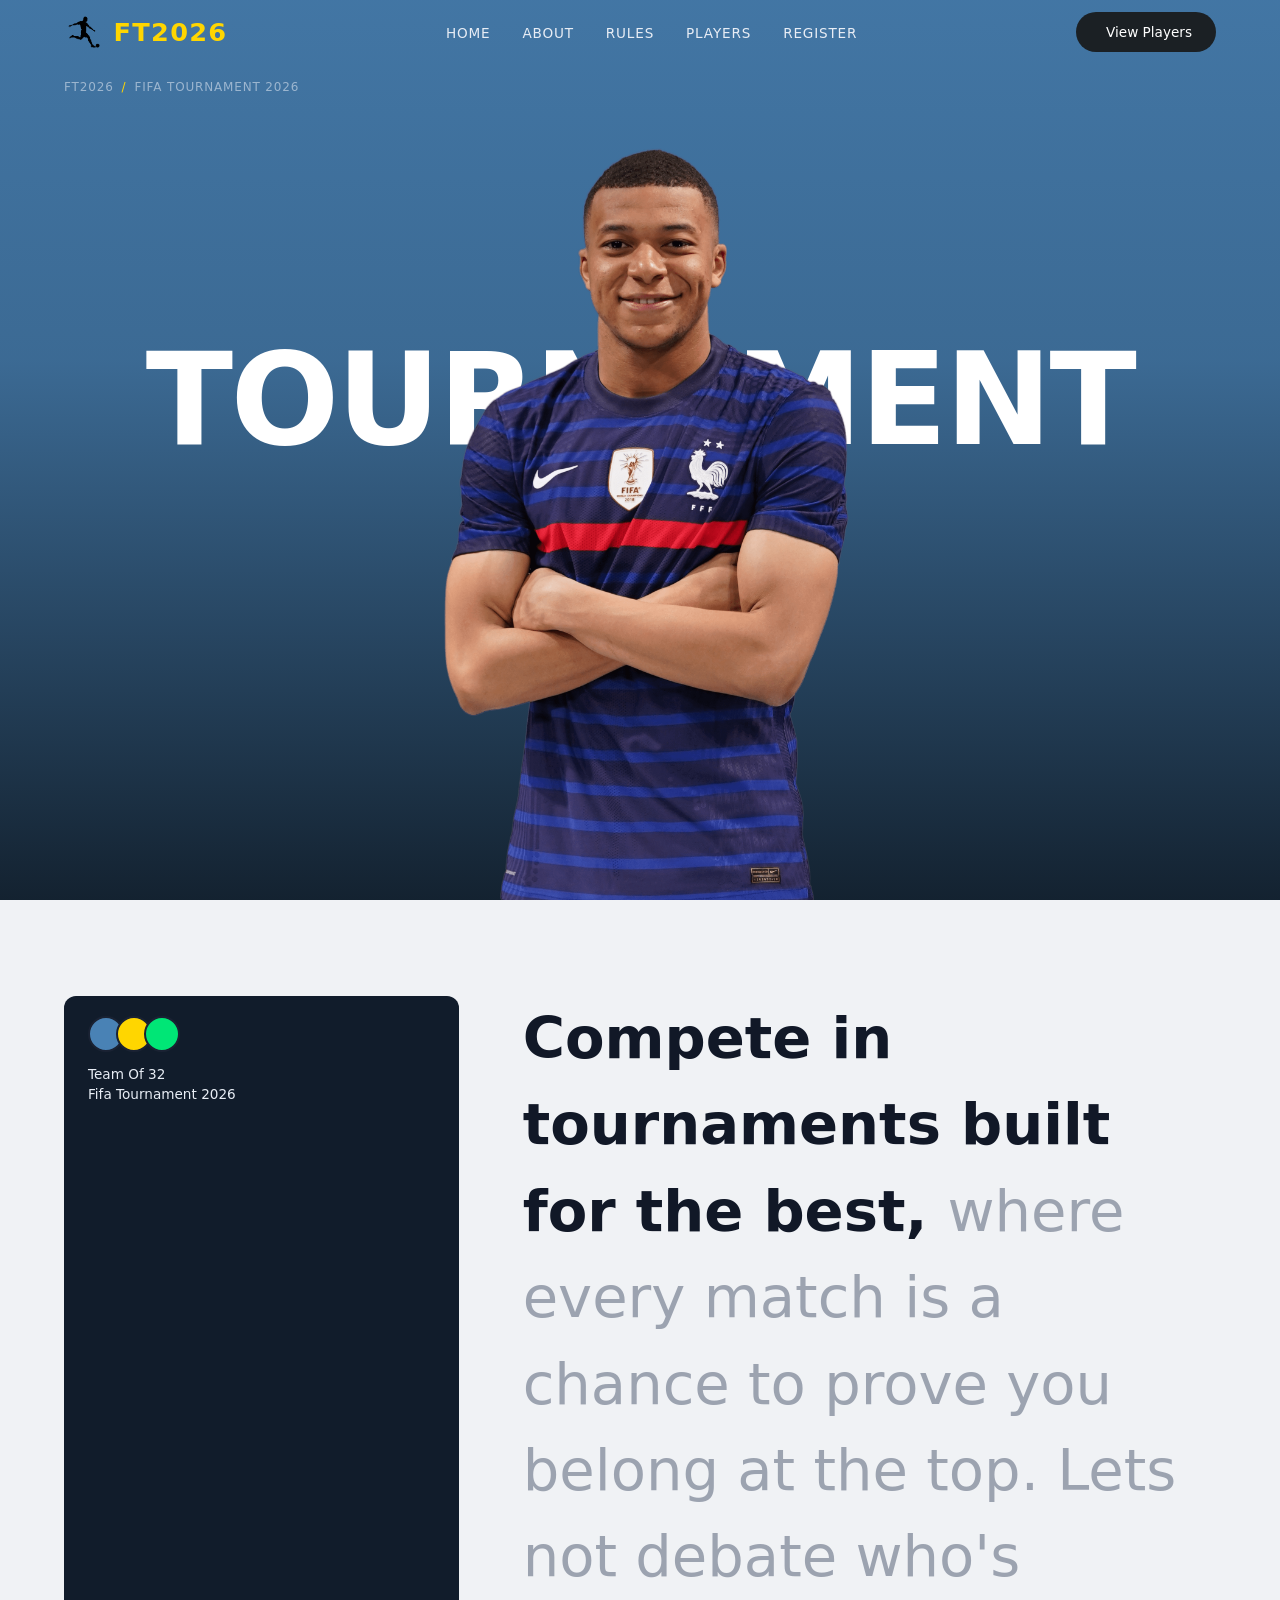
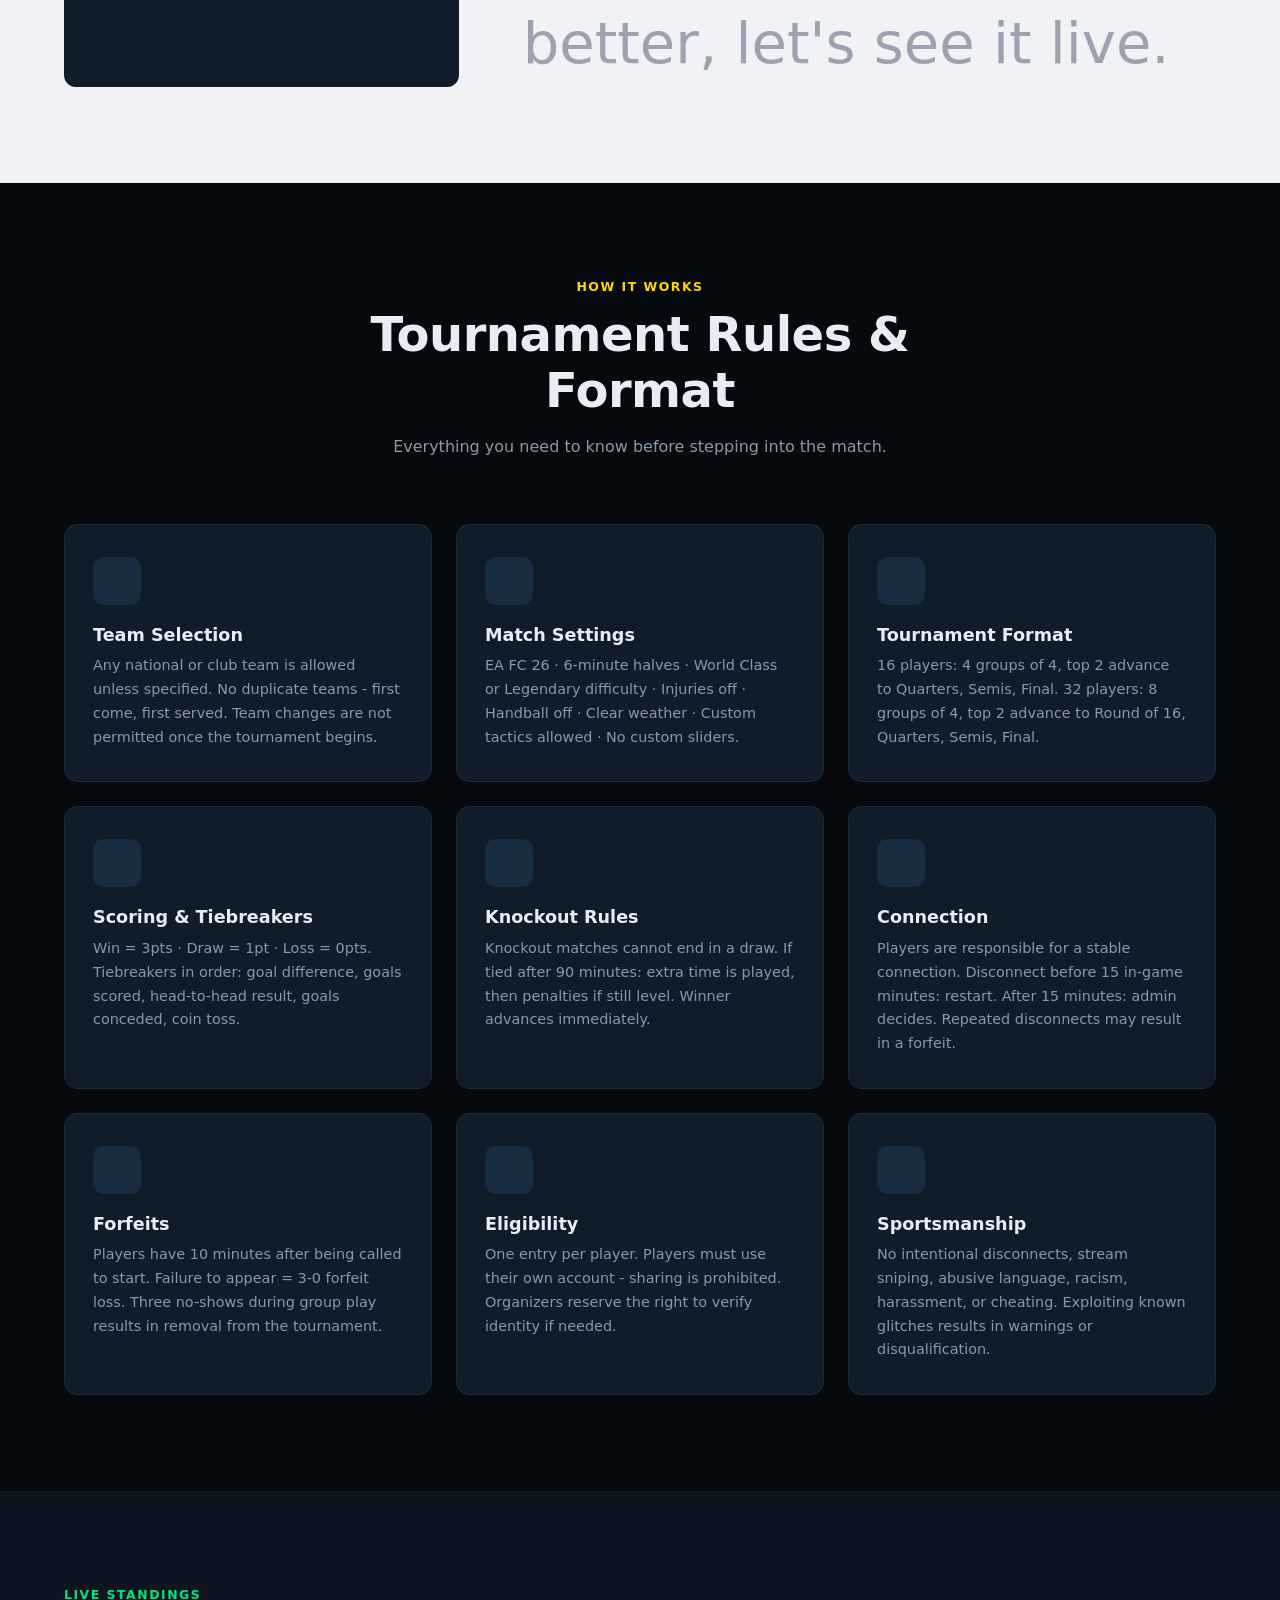
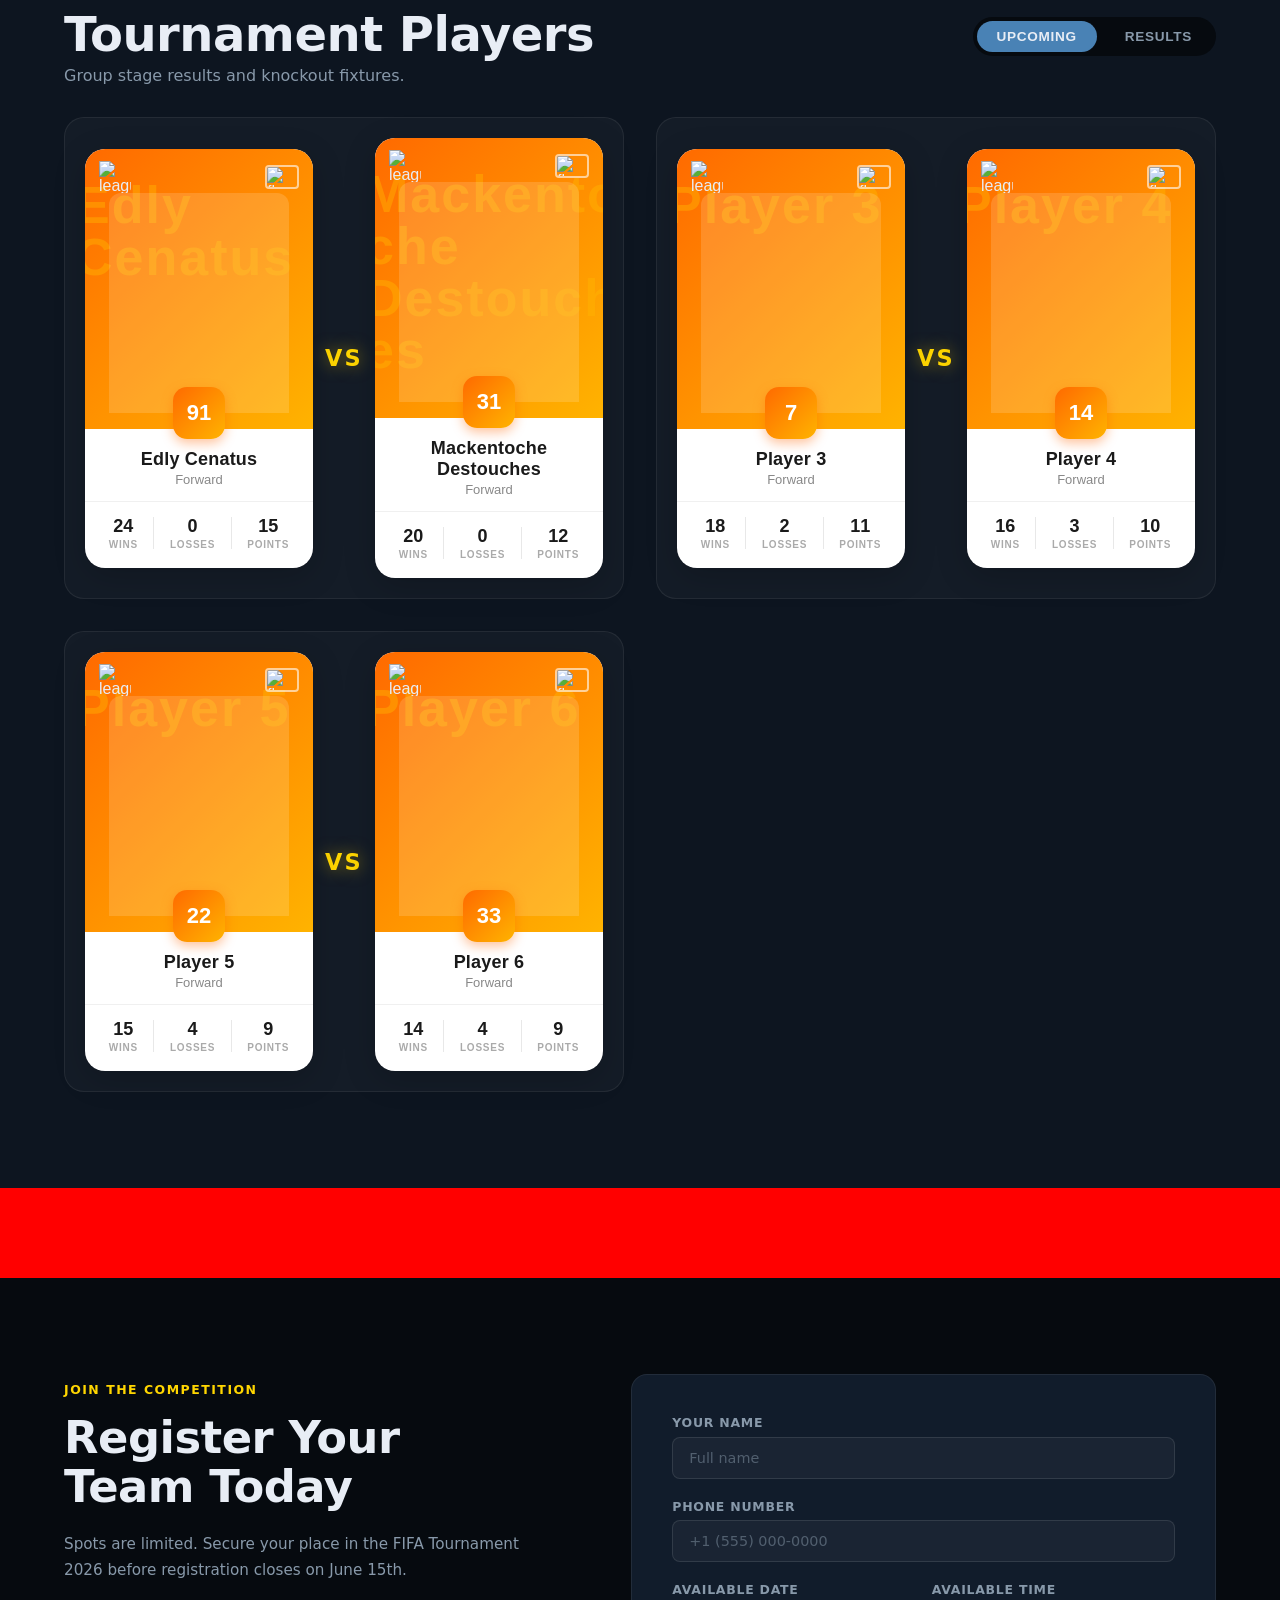
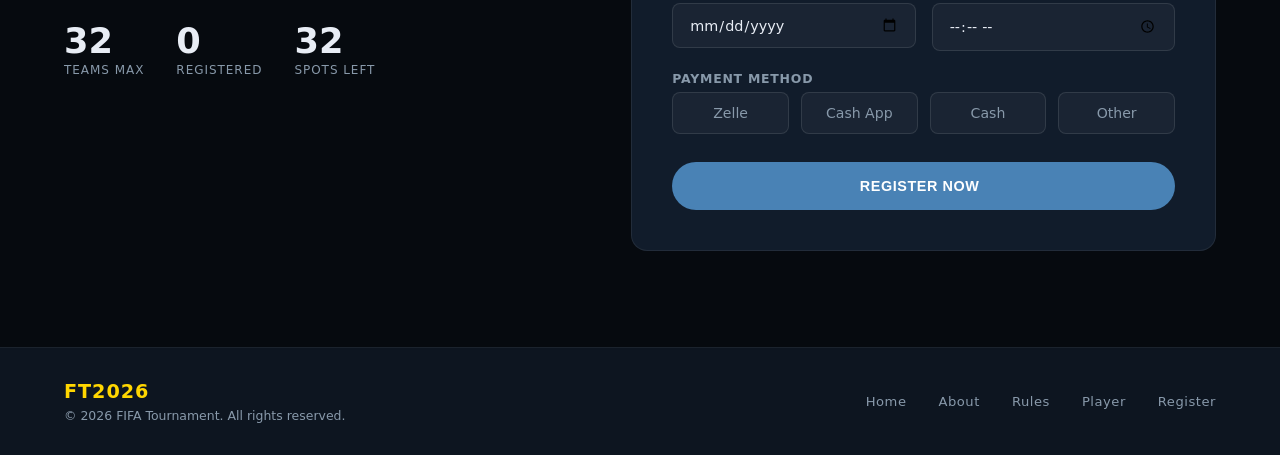
==== commit 56ed9d6c: "Update" ====
--- a/index.html
+++ b/index.html
@@ -40,7 +40,35 @@
           View Players
         </a>
       </div>
+      <button class="navbar__hamburger" id="hamburger" aria-label="Open menu">
+        <span></span>
+        <span></span>
+        <span></span>
+      </button>
     </nav>
+
+    <!-- Mobile nav drawer -->
+    <ul class="navbar__drawer" id="navDrawer">
+      <li class="navbar__item">
+        <a class="navbar__link" href="#home" onclick="closeDrawer()">HOME</a>
+      </li>
+      <li class="navbar__item">
+        <a class="navbar__link" href="#about" onclick="closeDrawer()">ABOUT</a>
+      </li>
+      <li class="navbar__item">
+        <a class="navbar__link" href="#rules" onclick="closeDrawer()">RULES</a>
+      </li>
+      <li class="navbar__item">
+        <a class="navbar__link" href="#player" onclick="closeDrawer()"
+          >PLAYERS</a
+        >
+      </li>
+      <li class="navbar__item">
+        <a class="navbar__link" href="#register" onclick="closeDrawer()"
+          >REGISTER</a
+        >
+      </li>
+    </ul>
 
     <!-- ===== HOME ===== -->
     <div class="section section--home" id="home">
@@ -48,7 +76,7 @@
       <div class="home__overlay"></div>
       <img
         class="home__hero-img"
-        src="/assets/images/Mbappe-PNG-Clipart.png"
+        src="./assets/images/Mbappe-PNG-Clipart.png"
         alt="Tournament hero"
       />
       <nav class="home__breadcrumb">
@@ -512,7 +540,7 @@
     <div class="section section--bracket"></div>
     <!-- ===== REGISTER ===== -->
     <div class="section section--register" id="register">
-      <div class="section__inner">
+      <div class="section__inner registeringForm">
         <div class="register__left">
           <p class="register__label">Join The Competition</p>
           <h2 class="register__title">Register Your<br />Team Today</h2>
--- a/css/index-style.css
+++ b/css/index-style.css
@@ -567,6 +567,9 @@
 
 .matchup-grid--hidden {
   display: none;
+}
+.section--bracket {
+  background: red;
 }
 
 /* ---- Player Card ---- */
@@ -742,6 +745,7 @@
 
 .section--register {
   background-color: var(--dark);
+  height: 100%;
 }
 
 .section--register .section__inner {
@@ -978,84 +982,264 @@
 
 /* ==================== Responsive ======================= */
 
+.navbar__hamburger {
+  display: none;
+  flex-direction: column;
+  justify-content: center;
+  gap: 5px;
+  background: none;
+  border: none;
+  cursor: pointer;
+  padding: 4px;
+  z-index: 10000001;
+}
+
+.navbar__hamburger span {
+  display: block;
+  width: 24px;
+  height: 2px;
+  background-color: var(--text);
+  border-radius: 2px;
+  transition:
+    transform 0.25s,
+    opacity 0.25s;
+}
+
+/* Hamburfger menu to x hehe */
+.navbar__hamburger.is-open span:nth-child(1) {
+  transform: translateY(7px) rotate(45deg);
+}
+.navbar__hamburger.is-open span:nth-child(2) {
+  opacity: 0;
+}
+.navbar__hamburger.is-open span:nth-child(3) {
+  transform: translateY(-7px) rotate(-45deg);
+}
+
+/* Mobile drawer */
+.navbar__drawer {
+  display: none;
+  position: fixed;
+  top: 64px;
+  left: 0;
+  right: 0;
+  background-color: var(--mid);
+  border-top: 1px solid rgba(255, 255, 255, 0.07);
+  z-index: 9999998;
+  flex-direction: column;
+  padding: 1.5rem 1.5rem 2rem;
+  gap: 0;
+}
+
+.navbar__drawer.is-open {
+  display: flex;
+}
+
+.navbar__drawer .navbar__item {
+  list-style: none;
+  border-bottom: 1px solid rgba(255, 255, 255, 0.06);
+}
+
+.navbar__drawer .navbar__link {
+  display: block;
+  padding: 1rem 0;
+  font-size: 1rem;
+  letter-spacing: 0.08em;
+}
+@media (max-width: 1550px) {
+  .home__inner {
+    display: none;
+  }
+  .home__bg-text {
+    font-size: 12rem;
+    top: 25rem;
+  }
+
+  .matchup-grid {
+    grid-template-columns: repeat(2, 1fr);
+  }
+}
+
+@media (max-width: 1450px) {
+  .home__bg-text {
+    font-size: 10rem;
+    top: 25rem;
+  }
+}
+
+@media (max-width: 1350px) {
+  .home__bg-text {
+    font-size: 8rem;
+    top: 25rem;
+  }
+}
+
 @media (max-width: 1024px) {
+  .home__inner {
+    display: none;
+  }
   .rules__grid {
     grid-template-columns: repeat(2, 1fr);
   }
 
+  .rules__card:last-child {
+    grid-column: auto;
+  }
+
+  .matchup-grid {
+    grid-template-columns: repeat(1, 1fr);
+  }
+
   .matchup-battles {
-    gap: 1rem;
-  }
-
-  .rules__card:last-child {
-    grid-column: 1 / -1;
+    gap: 0.75rem;
+  }
+}
+
+@media (max-width: 950px) {
+  .home__bg-text {
+    font-size: 6rem;
+    top: 25rem;
   }
 }
 
 @media (max-width: 768px) {
   .navbar {
-    padding: 0 1.5rem;
-  }
-
-  .navbar__links {
+    padding: 0 1.25rem;
+  }
+
+  .navbar__links,
+  .navbar__live {
     display: none;
   }
 
+  .navbar__hamburger {
+    display: flex;
+  }
+
+  /* ========== Home section ========== */
+  .section--home {
+    height: 100svh;
+    min-height: 580px;
+  }
+
+  .home__hero-img {
+    height: 65%;
+    left: 50%;
+    transform: translateX(-50%);
+  }
+
+  .home__bg-text {
+    font-size: clamp(2.5rem, 12vw, 10rem);
+    top: 30%;
+  }
+
   .home__breadcrumb {
-    left: 1.5rem;
+    left: 1.25rem;
+    font-size: 0.68rem;
+  }
+
+  .home__inner {
+    display: none;
   }
 
   .home__bottom {
-    padding: 0 1.5rem 2.5rem;
+    padding: 0 1.25rem 1.5rem;
+  }
+
+  .home__headline {
+    font-size: clamp(1.9rem, 8vw, 2.6rem);
+    margin-bottom: 1.25rem;
   }
 
   .home__card {
-    right: 1.5rem;
-    width: 180px;
-  }
-
+    display: none;
+  }
+
+  /* ========== Section inner ========== */
   .section__inner {
-    padding: 4rem 1.5rem;
-  }
-
-  .footer .section__inner {
-    padding: 2rem 1.5rem;
-  }
-
+    padding: 3rem 1.25rem;
+  }
+
+  /* ========== About ==========*/
   .section--about .section__inner {
     flex-direction: column;
-  }
-
-  .section--rules .section__inner {
-    padding: 4rem 1.5rem;
-  }
-
+    gap: 2rem;
+  }
+
+  .about__tagline {
+    font-size: clamp(1.6rem, 6vw, 2.2rem);
+    line-height: 1.4;
+  }
+
+  /* ========== Rules ==========*/
   .rules__grid {
     grid-template-columns: 1fr;
-  }
-
+    gap: 1rem;
+  }
+
+  .rules__card:last-child {
+    grid-column: auto;
+  }
+
+  /* ========== Player section ==========  */
+  .player__label {
+    text-align: center;
+  }
   .player__header {
     flex-direction: column;
-    align-items: flex-start;
-    gap: 1.5rem;
+    align-items: center;
+    gap: 1.25rem;
   }
 
   .matchup-grid {
     grid-template-columns: 1fr;
+    gap: 1.5rem;
   }
 
   .matchup-battles {
     flex-direction: column;
-    gap: 1rem;
+    align-items: center;
+    gap: 0.75rem;
+    padding: 1rem;
   }
 
   .matchup-vs {
-    transform: rotate(90deg);
-  }
-
+    transform: none;
+    font-size: 1.1rem;
+  }
+
+  .player-card {
+    width: 100%;
+    max-width: 320px;
+    margin: 0 auto;
+  }
+
+  /* ========== Register ==========*/
   .section--register .section__inner {
     flex-direction: column;
-    gap: 3rem;
+    gap: 2.5rem;
+    align-items: center;
+    text-align: center;
+  }
+
+  .register__right {
+    width: 80%;
+  }
+
+  .register__stats {
+    justify-content: center;
+  }
+
+  .register__payment-options {
+    text-align: left;
+  }
+
+  .register__stats {
+    gap: 1.5rem;
+  }
+
+  .register__form {
+    padding: 1.5rem;
   }
 
   .register__form-row {
@@ -1066,10 +1250,12 @@
     grid-template-columns: repeat(2, 1fr);
   }
 
+  /* ========== Footer ========== */
   .footer .section__inner {
     flex-direction: column;
     gap: 1.5rem;
     text-align: center;
+    padding: 2rem 1.25rem;
   }
 
   .footer__links {
@@ -1078,3 +1264,48 @@
     gap: 1rem;
   }
 }
+
+@media (max-width: 390px) {
+  .navbar {
+    padding: 0 1rem;
+  }
+  .home__inner {
+    display: none;
+  }
+  .section__inner {
+    padding: 2.5rem 1rem;
+  }
+
+  .home__bottom {
+    padding: 0 1rem 1.25rem;
+  }
+
+  .home__headline {
+    font-size: clamp(1.6rem, 7vw, 2rem);
+  }
+
+  .about__tagline {
+    font-size: clamp(1.4rem, 5.5vw, 1.8rem);
+  }
+
+  .register__form {
+    padding: 1.25rem 1rem;
+  }
+
+  .register__payment-options {
+    grid-template-columns: 1fr 1fr;
+    gap: 0.5rem;
+  }
+
+  .register__submit {
+    width: 100%;
+  }
+
+  .player-card {
+    max-width: 100%;
+  }
+
+  .card-bg-name {
+    font-size: 36px;
+  }
+}
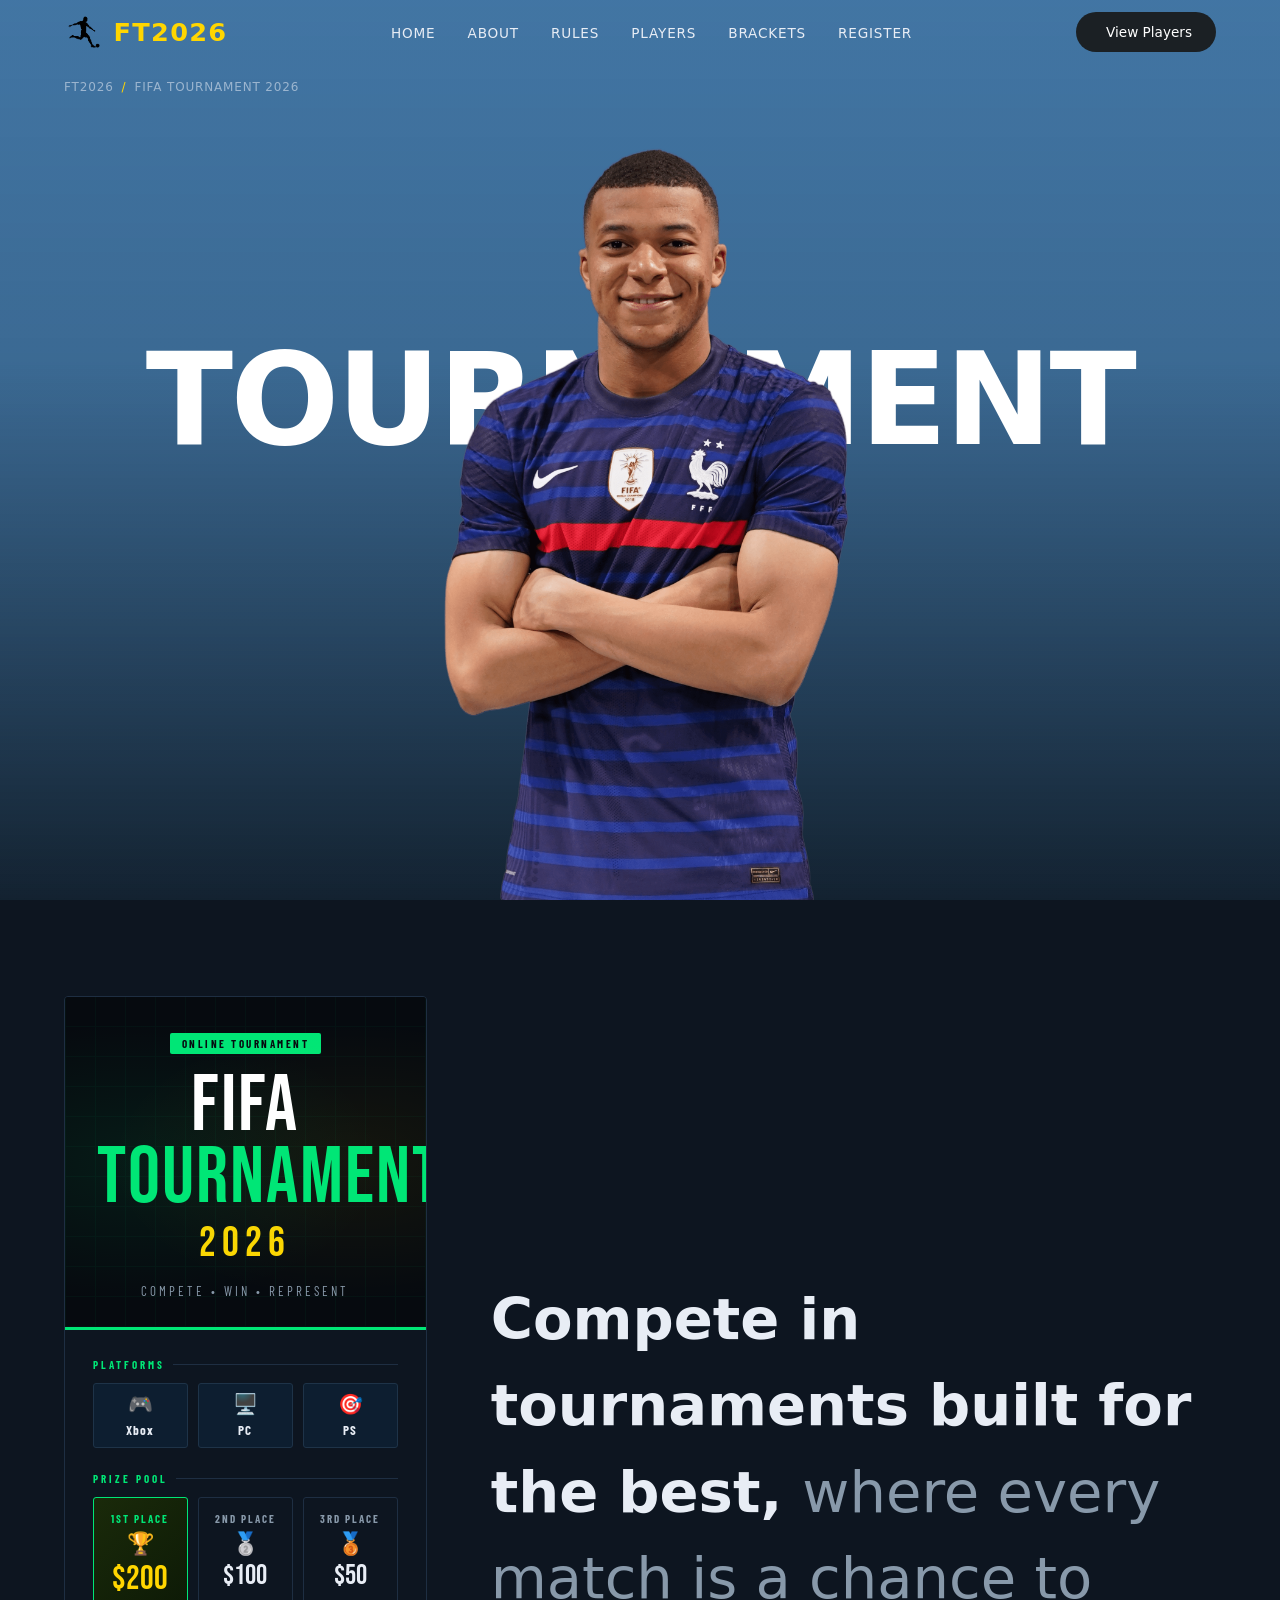
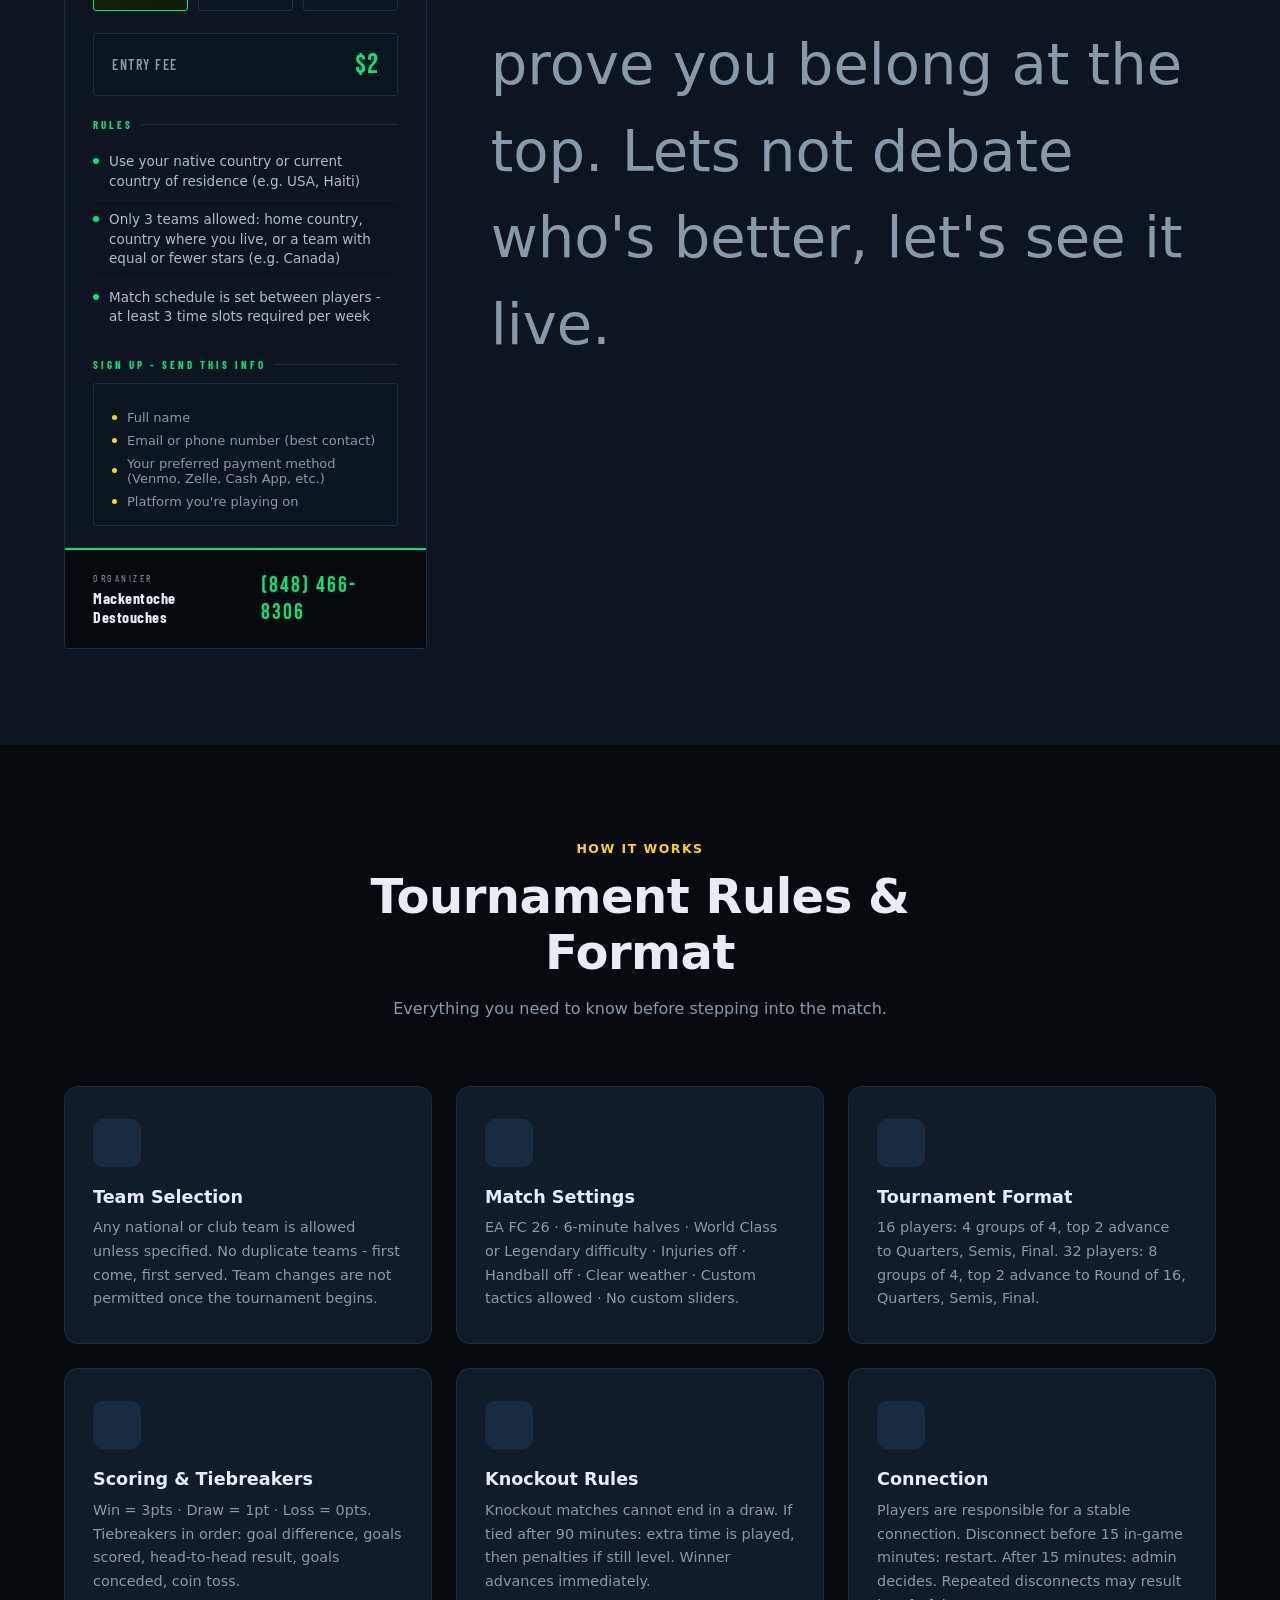
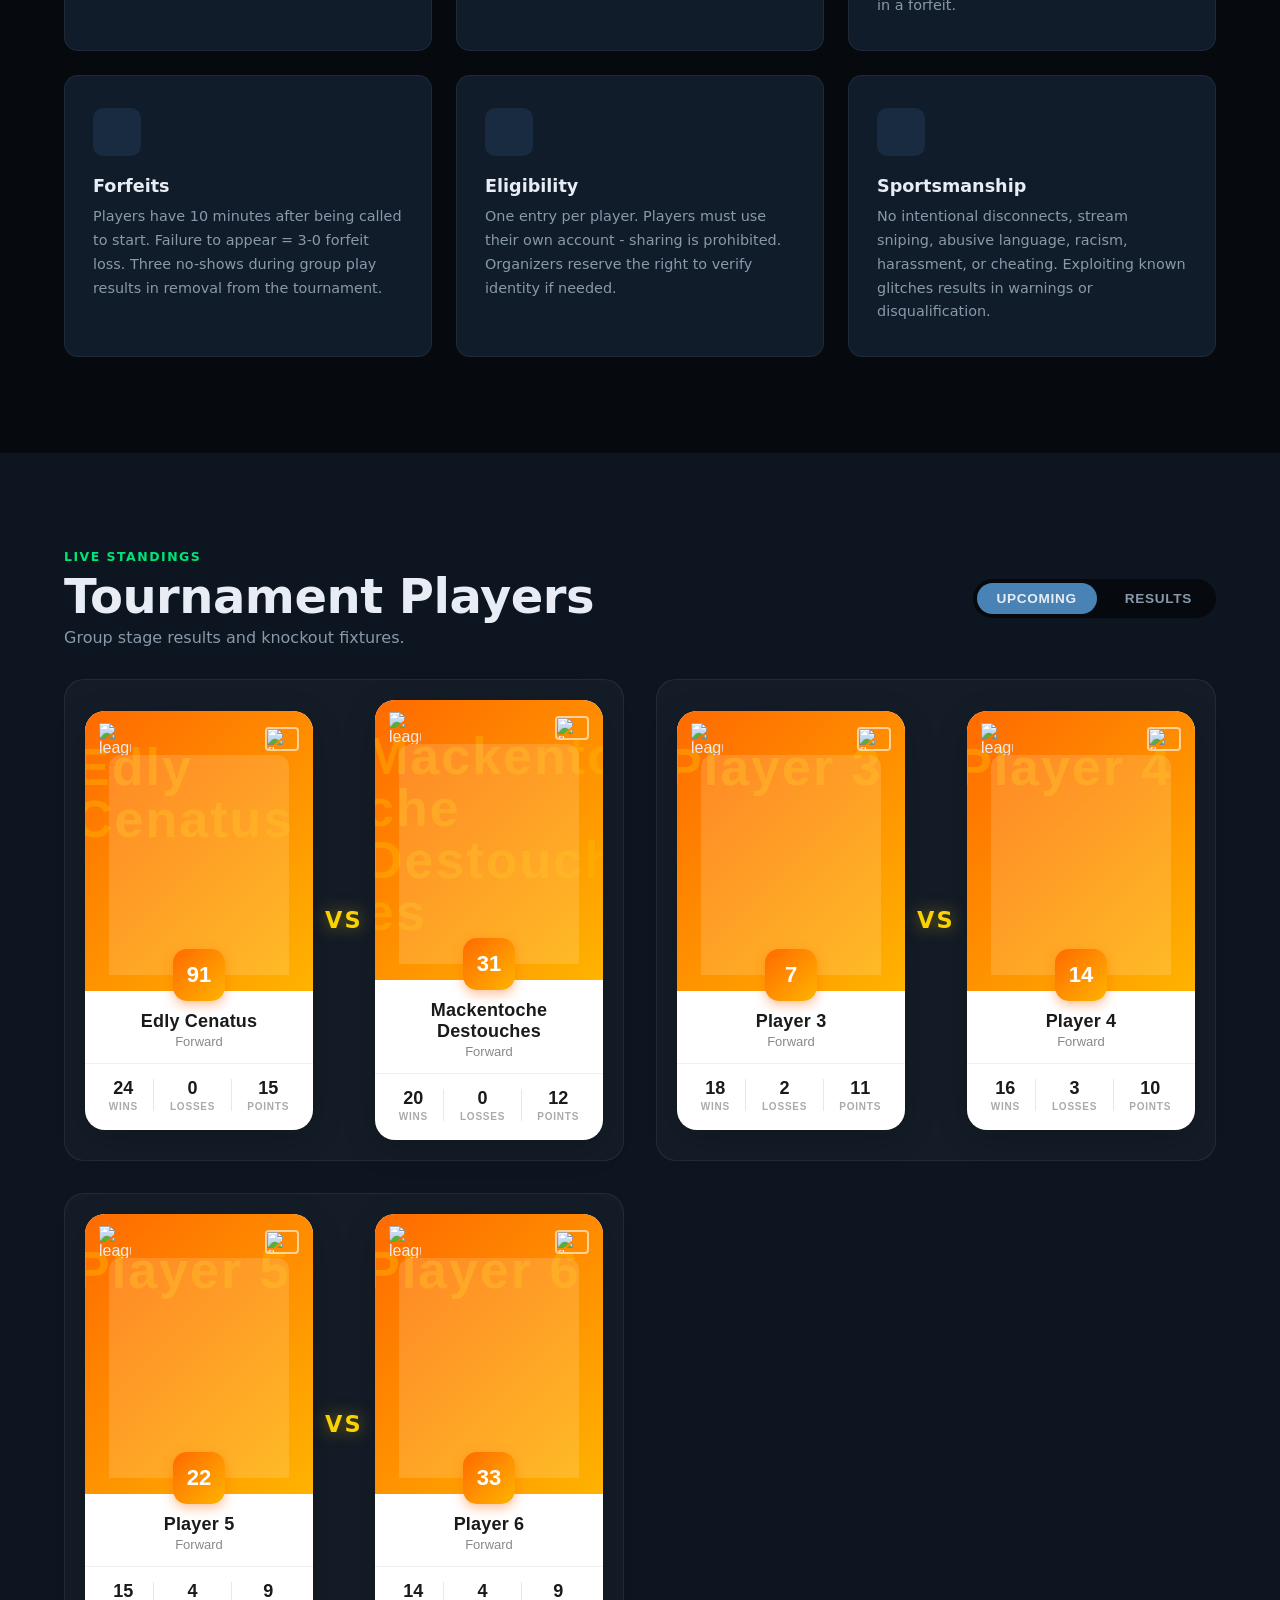
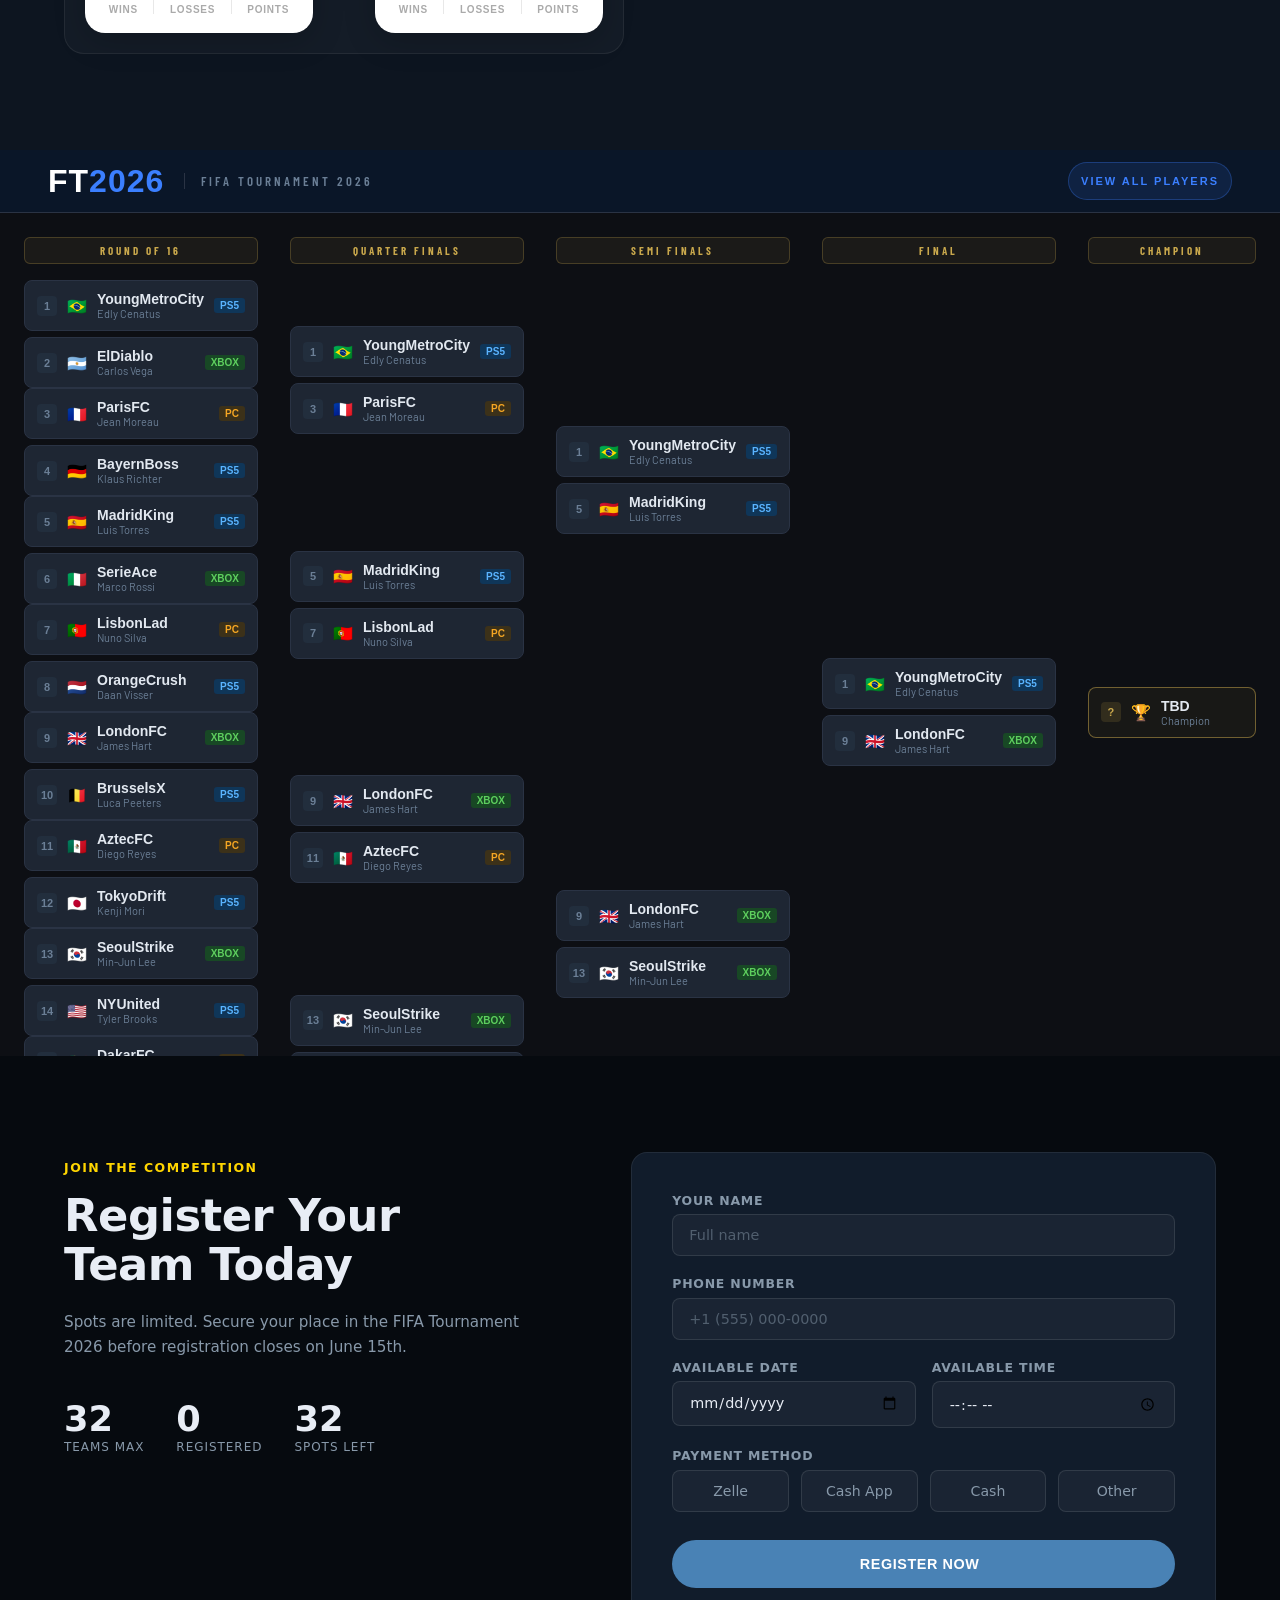
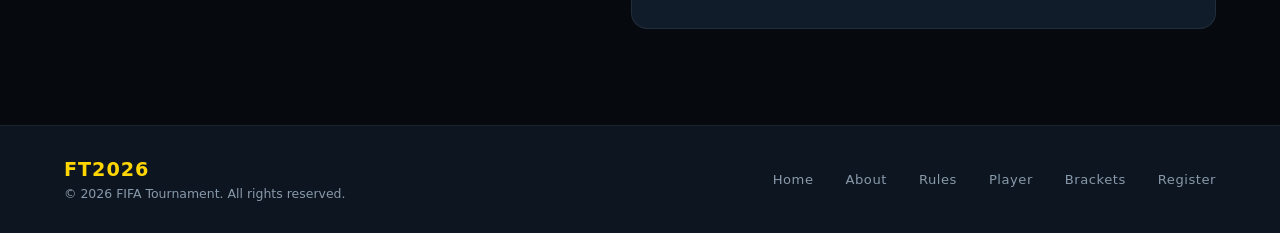
==== commit 5a8933b2: "Temporary Bracket" ====
--- a/index.html
+++ b/index.html
@@ -31,6 +31,9 @@
           <a class="navbar__link" href="#player">PLAYERS</a>
         </li>
         <li class="navbar__item">
+          <a class="navbar__link" href="#brackets">BRACKETS</a>
+        </li>
+        <li class="navbar__item">
           <a class="navbar__link" href="#register">REGISTER</a>
         </li>
       </ul>
@@ -115,12 +118,125 @@
     <div class="section section--about" id="about">
       <div class="section__inner">
         <div class="about__left">
-          <div class="about__avatars">
-            <div class="about__avatar" style="background: var(--blue)"></div>
-            <div class="about__avatar" style="background: var(--gold)"></div>
-            <div class="about__avatar" style="background: var(--green)"></div>
-          </div>
-          <p class="about__trusted">Team Of 32<br />Fifa Tournament 2026</p>
+          <div class="flyer-container">
+            <div class="flyer">
+              <div class="header">
+                <div class="pitch-lines"></div>
+                <div class="badge">Online Tournament</div>
+                <div class="title">FIFA<br /><span>TOURNAMENT</span></div>
+                <div class="year">2026</div>
+                <p class="subtitle">Compete &bull; Win &bull; Represent</p>
+              </div>
+
+              <!-- BODY -->
+              <div class="body">
+                <!-- Platforms -->
+                <div class="section-label">Platforms</div>
+                <div class="platforms">
+                  <div class="platform-pill">
+                    <span class="icon">🎮</span>
+                    <span class="label">Xbox</span>
+                  </div>
+                  <div class="platform-pill">
+                    <span class="icon">🖥️</span>
+                    <span class="label">PC</span>
+                  </div>
+                  <div class="platform-pill">
+                    <span class="icon">🎯</span>
+                    <span class="label">PS</span>
+                  </div>
+                </div>
+
+                <!-- Prize Pool -->
+                <div class="section-label">Prize Pool</div>
+                <div class="prizes">
+                  <div class="prize-card first">
+                    <div class="prize-place">1st Place</div>
+                    <span class="prize-trophy">🏆</span>
+                    <div class="prize-amount">$200</div>
+                  </div>
+                  <div class="prize-card second">
+                    <div class="prize-place">2nd Place</div>
+                    <span class="prize-trophy">🥈</span>
+                    <div class="prize-amount">$100</div>
+                  </div>
+                  <div class="prize-card third">
+                    <div class="prize-place">3rd Place</div>
+                    <span class="prize-trophy">🥉</span>
+                    <div class="prize-amount">$50</div>
+                  </div>
+                </div>
+
+                <!-- Entry Fee -->
+                <div class="entry-row">
+                  <span class="entry-label">Entry Fee</span>
+                  <span class="entry-amount">$2</span>
+                </div>
+
+                <!-- Rules -->
+                <div class="section-label">Rules</div>
+                <div class="rules">
+                  <div class="rule-item">
+                    <div class="rule-dot"></div>
+                    <span
+                      >Use your native country or current country of residence
+                      (e.g. USA, Haiti)</span
+                    >
+                  </div>
+                  <div class="rule-item">
+                    <div class="rule-dot"></div>
+                    <span
+                      >Only 3 teams allowed: home country, country where you
+                      live, or a team with equal or fewer stars (e.g.
+                      Canada)</span
+                    >
+                  </div>
+                  <div class="rule-item">
+                    <div class="rule-dot"></div>
+                    <span
+                      >Match schedule is set between players - at least 3 time
+                      slots required per week</span
+                    >
+                  </div>
+                </div>
+
+                <!-- Sign Up -->
+                <div class="section-label">Sign Up - Send This Info</div>
+                <div class="signup">
+                  <div class="signup-fields">
+                    <div class="signup-field">
+                      <div class="dot"></div>
+                      Full name
+                    </div>
+                    <div class="signup-field">
+                      <div class="dot"></div>
+                      Email or phone number (best contact)
+                    </div>
+                    <div class="signup-field">
+                      <div class="dot"></div>
+                      Your preferred payment method (Venmo, Zelle, Cash App,
+                      etc.)
+                    </div>
+                    <div class="signup-field">
+                      <div class="dot"></div>
+                      Platform you're playing on
+                    </div>
+                  </div>
+                </div>
+              </div>
+
+              <!-- FOOTER -->
+              <div class="flyer__footer">
+                <div>
+                  <div class="organizer-label">Organizer</div>
+                  <div class="organizer-name">Mackentoche Destouches</div>
+                </div>
+                <a class="contact-number" href="tel:8484668306"
+                  >(848) 466-8306</a
+                >
+              </div>
+            </div>
+          </div>
         </div>
         <div class="about__right">
           <p class="about__tagline">
@@ -537,7 +653,354 @@
         </div>
       </div>
     </div>
-    <div class="section section--bracket"></div>
+
+    <!-- ===== Tournament Brackets ===== -->
+
+    <div class="section section--bracket" id="brackets">
+      <header>
+        <div class="logo">
+          <a href="">FT<span>2026</span></a>
+        </div>
+        <div class="tournament-label">Fifa Tournament 2026</div>
+        <div class="status-pill"><a href="">View All Players</a></div>
+      </header>
+
+      <div id="app">
+        <div class="bracket">
+          <div class="bracket-matches">
+            <div class="match">
+              <div class="player--card">
+                <div class="seed-badge">1</div>
+                <span class="player-flag">🇧🇷</span>
+                <div class="player-info">
+                  <div class="player-tag">YoungMetroCity</div>
+                  <div class="player-name">Edly Cenatus</div>
+                </div>
+                <span class="platform-badge plat-ps5">PS5</span>
+              </div>
+              <div class="player--card">
+                <div class="seed-badge">2</div>
+                <span class="player-flag">🇦🇷</span>
+                <div class="player-info">
+                  <div class="player-tag">ElDiablo</div>
+                  <div class="player-name">Carlos Vega</div>
+                </div>
+                <span class="platform-badge plat-xbox">XBOX</span>
+              </div>
+            </div>
+            <div class="match">
+              <div class="player--card">
+                <div class="seed-badge">3</div>
+                <span class="player-flag">🇫🇷</span>
+                <div class="player-info">
+                  <div class="player-tag">ParisFC</div>
+                  <div class="player-name">Jean Moreau</div>
+                </div>
+                <span class="platform-badge plat-pc">PC</span>
+              </div>
+              <div class="player--card">
+                <div class="seed-badge">4</div>
+                <span class="player-flag">🇩🇪</span>
+                <div class="player-info">
+                  <div class="player-tag">BayernBoss</div>
+                  <div class="player-name">Klaus Richter</div>
+                </div>
+                <span class="platform-badge plat-ps5">PS5</span>
+              </div>
+            </div>
+            <div class="match">
+              <div class="player--card">
+                <div class="seed-badge">5</div>
+                <span class="player-flag">🇪🇸</span>
+                <div class="player-info">
+                  <div class="player-tag">MadridKing</div>
+                  <div class="player-name">Luis Torres</div>
+                </div>
+                <span class="platform-badge plat-ps5">PS5</span>
+              </div>
+              <div class="player--card">
+                <div class="seed-badge">6</div>
+                <span class="player-flag">🇮🇹</span>
+                <div class="player-info">
+                  <div class="player-tag">SerieAce</div>
+                  <div class="player-name">Marco Rossi</div>
+                </div>
+                <span class="platform-badge plat-xbox">XBOX</span>
+              </div>
+            </div>
+            <div class="match">
+              <div class="player--card">
+                <div class="seed-badge">7</div>
+                <span class="player-flag">🇵🇹</span>
+                <div class="player-info">
+                  <div class="player-tag">LisbonLad</div>
+                  <div class="player-name">Nuno Silva</div>
+                </div>
+                <span class="platform-badge plat-pc">PC</span>
+              </div>
+              <div class="player--card">
+                <div class="seed-badge">8</div>
+                <span class="player-flag">🇳🇱</span>
+                <div class="player-info">
+                  <div class="player-tag">OrangeCrush</div>
+                  <div class="player-name">Daan Visser</div>
+                </div>
+                <span class="platform-badge plat-ps5">PS5</span>
+              </div>
+            </div>
+            <div class="match">
+              <div class="player--card">
+                <div class="seed-badge">9</div>
+                <span class="player-flag">🇬🇧</span>
+                <div class="player-info">
+                  <div class="player-tag">LondonFC</div>
+                  <div class="player-name">James Hart</div>
+                </div>
+                <span class="platform-badge plat-xbox">XBOX</span>
+              </div>
+              <div class="player--card">
+                <div class="seed-badge">10</div>
+                <span class="player-flag">🇧🇪</span>
+                <div class="player-info">
+                  <div class="player-tag">BrusselsX</div>
+                  <div class="player-name">Luca Peeters</div>
+                </div>
+                <span class="platform-badge plat-ps5">PS5</span>
+              </div>
+            </div>
+            <div class="match">
+              <div class="player--card">
+                <div class="seed-badge">11</div>
+                <span class="player-flag">🇲🇽</span>
+                <div class="player-info">
+                  <div class="player-tag">AztecFC</div>
+                  <div class="player-name">Diego Reyes</div>
+                </div>
+                <span class="platform-badge plat-pc">PC</span>
+              </div>
+              <div class="player--card">
+                <div class="seed-badge">12</div>
+                <span class="player-flag">🇯🇵</span>
+                <div class="player-info">
+                  <div class="player-tag">TokyoDrift</div>
+                  <div class="player-name">Kenji Mori</div>
+                </div>
+                <span class="platform-badge plat-ps5">PS5</span>
+              </div>
+            </div>
+            <div class="match">
+              <div class="player--card">
+                <div class="seed-badge">13</div>
+                <span class="player-flag">🇰🇷</span>
+                <div class="player-info">
+                  <div class="player-tag">SeoulStrike</div>
+                  <div class="player-name">Min-Jun Lee</div>
+                </div>
+                <span class="platform-badge plat-xbox">XBOX</span>
+              </div>
+              <div class="player--card">
+                <div class="seed-badge">14</div>
+                <span class="player-flag">🇺🇸</span>
+                <div class="player-info">
+                  <div class="player-tag">NYUnited</div>
+                  <div class="player-name">Tyler Brooks</div>
+                </div>
+                <span class="platform-badge plat-ps5">PS5</span>
+              </div>
+            </div>
+            <div class="match">
+              <div class="player--card">
+                <div class="seed-badge">15</div>
+                <span class="player-flag">🇸🇳</span>
+                <div class="player-info">
+                  <div class="player-tag">DakarFC</div>
+                  <div class="player-name">Ibou Diallo</div>
+                </div>
+                <span class="platform-badge plat-pc">PC</span>
+              </div>
+              <div class="player--card">
+                <div class="seed-badge">16</div>
+                <span class="player-flag">🇳🇬</span>
+                <div class="player-info">
+                  <div class="player-tag">LagosLion</div>
+                  <div class="player-name">Emeka Obi</div>
+                </div>
+                <span class="platform-badge plat-ps5">PS5</span>
+              </div>
+            </div>
+          </div>
+        </div>
+
+        <div class="bracket">
+          <div class="bracket-matches">
+            <div class="match">
+              <div class="player--card">
+                <div class="seed-badge">1</div>
+                <span class="player-flag">🇧🇷</span>
+                <div class="player-info">
+                  <div class="player-tag">YoungMetroCity</div>
+                  <div class="player-name">Edly Cenatus</div>
+                </div>
+                <span class="platform-badge plat-ps5">PS5</span>
+              </div>
+              <div class="player--card">
+                <div class="seed-badge">3</div>
+                <span class="player-flag">🇫🇷</span>
+                <div class="player-info">
+                  <div class="player-tag">ParisFC</div>
+                  <div class="player-name">Jean Moreau</div>
+                </div>
+                <span class="platform-badge plat-pc">PC</span>
+              </div>
+            </div>
+            <div class="match">
+              <div class="player--card">
+                <div class="seed-badge">5</div>
+                <span class="player-flag">🇪🇸</span>
+                <div class="player-info">
+                  <div class="player-tag">MadridKing</div>
+                  <div class="player-name">Luis Torres</div>
+                </div>
+                <span class="platform-badge plat-ps5">PS5</span>
+              </div>
+              <div class="player--card">
+                <div class="seed-badge">7</div>
+                <span class="player-flag">🇵🇹</span>
+                <div class="player-info">
+                  <div class="player-tag">LisbonLad</div>
+                  <div class="player-name">Nuno Silva</div>
+                </div>
+                <span class="platform-badge plat-pc">PC</span>
+              </div>
+            </div>
+            <div class="match">
+              <div class="player--card">
+                <div class="seed-badge">9</div>
+                <span class="player-flag">🇬🇧</span>
+                <div class="player-info">
+                  <div class="player-tag">LondonFC</div>
+                  <div class="player-name">James Hart</div>
+                </div>
+                <span class="platform-badge plat-xbox">XBOX</span>
+              </div>
+              <div class="player--card">
+                <div class="seed-badge">11</div>
+                <span class="player-flag">🇲🇽</span>
+                <div class="player-info">
+                  <div class="player-tag">AztecFC</div>
+                  <div class="player-name">Diego Reyes</div>
+                </div>
+                <span class="platform-badge plat-pc">PC</span>
+              </div>
+            </div>
+            <div class="match">
+              <div class="player--card">
+                <div class="seed-badge">13</div>
+                <span class="player-flag">🇰🇷</span>
+                <div class="player-info">
+                  <div class="player-tag">SeoulStrike</div>
+                  <div class="player-name">Min-Jun Lee</div>
+                </div>
+                <span class="platform-badge plat-xbox">XBOX</span>
+              </div>
+              <div class="player--card">
+                <div class="seed-badge">15</div>
+                <span class="player-flag">🇸🇳</span>
+                <div class="player-info">
+                  <div class="player-tag">DakarFC</div>
+                  <div class="player-name">Ibou Diallo</div>
+                </div>
+                <span class="platform-badge plat-pc">PC</span>
+              </div>
+            </div>
+          </div>
+        </div>
+
+        <div class="bracket">
+          <div class="bracket-matches">
+            <div class="match">
+              <div class="player--card">
+                <div class="seed-badge">1</div>
+                <span class="player-flag">🇧🇷</span>
+                <div class="player-info">
+                  <div class="player-tag">YoungMetroCity</div>
+                  <div class="player-name">Edly Cenatus</div>
+                </div>
+                <span class="platform-badge plat-ps5">PS5</span>
+              </div>
+              <div class="player--card">
+                <div class="seed-badge">5</div>
+                <span class="player-flag">🇪🇸</span>
+                <div class="player-info">
+                  <div class="player-tag">MadridKing</div>
+                  <div class="player-name">Luis Torres</div>
+                </div>
+                <span class="platform-badge plat-ps5">PS5</span>
+              </div>
+            </div>
+            <div class="match">
+              <div class="player--card">
+                <div class="seed-badge">9</div>
+                <span class="player-flag">🇬🇧</span>
+                <div class="player-info">
+                  <div class="player-tag">LondonFC</div>
+                  <div class="player-name">James Hart</div>
+                </div>
+                <span class="platform-badge plat-xbox">XBOX</span>
+              </div>
+              <div class="player--card">
+                <div class="seed-badge">13</div>
+                <span class="player-flag">🇰🇷</span>
+                <div class="player-info">
+                  <div class="player-tag">SeoulStrike</div>
+                  <div class="player-name">Min-Jun Lee</div>
+                </div>
+                <span class="platform-badge plat-xbox">XBOX</span>
+              </div>
+            </div>
+          </div>
+        </div>
+
+        <div class="bracket">
+          <div class="bracket-matches">
+            <div class="match">
+              <div class="player--card">
+                <div class="seed-badge">1</div>
+                <span class="player-flag">🇧🇷</span>
+                <div class="player-info">
+                  <div class="player-tag">YoungMetroCity</div>
+                  <div class="player-name">Edly Cenatus</div>
+                </div>
+                <span class="platform-badge plat-ps5">PS5</span>
+              </div>
+              <div class="player--card">
+                <div class="seed-badge">9</div>
+                <span class="player-flag">🇬🇧</span>
+                <div class="player-info">
+                  <div class="player-tag">LondonFC</div>
+                  <div class="player-name">James Hart</div>
+                </div>
+                <span class="platform-badge plat-xbox">XBOX</span>
+              </div>
+            </div>
+          </div>
+        </div>
+        <div class="bracket">
+          <div class="bracket-matches">
+            <div class="match">
+              <div class="player--card">
+                <div class="seed-badge">?</div>
+                <span class="player-flag">🏆</span>
+                <div class="player-info">
+                  <div class="player-tag">TBD</div>
+                  <div class="player-name">Champion</div>
+                </div>
+              </div>
+            </div>
+          </div>
+        </div>
+      </div>
+    </div>
     <!-- ===== REGISTER ===== -->
     <div class="section section--register" id="register">
       <div class="section__inner registeringForm">
@@ -634,6 +1097,7 @@
           <a href="#about">About</a>
           <a href="#rules">Rules</a>
           <a href="#player">Player</a>
+          <a href="#brackets">Brackets</a>
           <a href="#register">Register</a>
         </div>
       </div>
--- a/css/index-style.css
+++ b/css/index-style.css
@@ -18,9 +18,15 @@
   --card: #111c2b;
   --text: #e8edf5;
   --muted: #8899aa;
-}
-
-/* ==================== Base ======================= */
+
+  --bg: #0d0f14;
+  --border: #2a3344;
+  --accent: #3b7fff;
+
+  --text-muted: #6b7f96;
+}
+
+/* ===== BASE ===== */
 
 html {
   scroll-behavior: smooth;
@@ -47,7 +53,7 @@
   padding: 6rem 4rem;
 }
 
-/* ==================== Navbar ======================= */
+/* ===== NAVBAR ===== */
 
 .navbar {
   display: flex;
@@ -126,7 +132,73 @@
   font-size: 1rem;
 }
 
-/* ==================== Home ======================= */
+.navbar__hamburger {
+  display: none;
+  flex-direction: column;
+  justify-content: center;
+  gap: 5px;
+  background: none;
+  border: none;
+  cursor: pointer;
+  padding: 4px;
+  z-index: 10000001;
+}
+
+.navbar__hamburger span {
+  display: block;
+  width: 24px;
+  height: 2px;
+  background-color: var(--text);
+  border-radius: 2px;
+  transition:
+    transform 0.25s,
+    opacity 0.25s;
+}
+
+.navbar__hamburger.is-open span:nth-child(1) {
+  transform: translateY(7px) rotate(45deg);
+}
+
+.navbar__hamburger.is-open span:nth-child(2) {
+  opacity: 0;
+}
+
+.navbar__hamburger.is-open span:nth-child(3) {
+  transform: translateY(-7px) rotate(-45deg);
+}
+
+/* Mobile nav drawer */
+.navbar__drawer {
+  display: none;
+  position: fixed;
+  top: 64px;
+  left: 0;
+  right: 0;
+  background-color: var(--mid);
+  border-top: 1px solid rgba(255, 255, 255, 0.07);
+  z-index: 9999998;
+  flex-direction: column;
+  padding: 1.5rem 1.5rem 2rem;
+  gap: 0;
+}
+
+.navbar__drawer.is-open {
+  display: flex;
+}
+
+.navbar__drawer .navbar__item {
+  list-style: none;
+  border-bottom: 1px solid rgba(255, 255, 255, 0.06);
+}
+
+.navbar__drawer .navbar__link {
+  display: block;
+  padding: 1rem 0;
+  font-size: 1rem;
+  letter-spacing: 0.08em;
+}
+
+/* ===== HOME ===== */
 
 .section--home {
   position: relative;
@@ -137,30 +209,6 @@
   flex-direction: column;
   justify-content: flex-end;
   background-color: var(--blue);
-}
-
-.home__hero-img {
-  position: absolute;
-  bottom: 0;
-  left: 50%;
-  transform: translateX(-50%);
-  width: auto;
-  height: 85%;
-  object-fit: contain;
-  z-index: 9999;
-  pointer-events: none;
-}
-
-.home__overlay {
-  position: absolute;
-  inset: 0;
-  background: linear-gradient(
-    to bottom,
-    rgba(6, 10, 15, 0.1) 0%,
-    rgba(6, 10, 15, 0.2) 40%,
-    rgba(6, 10, 15, 0.8) 100%
-  );
-  z-index: 1;
 }
 
 .home__bg-text {
@@ -179,6 +227,30 @@
   text-transform: uppercase;
 }
 
+.home__overlay {
+  position: absolute;
+  inset: 0;
+  background: linear-gradient(
+    to bottom,
+    rgba(6, 10, 15, 0.1) 0%,
+    rgba(6, 10, 15, 0.2) 40%,
+    rgba(6, 10, 15, 0.8) 100%
+  );
+  z-index: 1;
+}
+
+.home__hero-img {
+  position: absolute;
+  bottom: 0;
+  left: 50%;
+  transform: translateX(-50%);
+  width: auto;
+  height: 85%;
+  object-fit: contain;
+  z-index: 9999;
+  pointer-events: none;
+}
+
 .home__breadcrumb {
   position: absolute;
   top: 80px;
@@ -304,10 +376,10 @@
   opacity: 0.7;
 }
 
-/* ==================== About ======================= */
+/* ===== ABOUT ===== */
 
 .section--about {
-  background-color: #f0f2f5;
+  background-color: var(--mid);
 }
 
 .section--about .section__inner {
@@ -319,38 +391,398 @@
 .about__left {
   flex: 1;
   min-width: 0;
-  align-self: stretch;
-  background-color: var(--card);
-  border-radius: 12px;
-  padding: 1.25rem 1.5rem;
+}
+
+/* ----- Flyer (inside .about__left) ----- */
+
+.flyer-container {
+  width: 100%;
+  display: flex;
+  justify-content: center;
+  align-items: center;
+  margin: 0 auto;
+}
+
+.flyer {
+  width: 100%;
+  max-width: 520px;
+  background: var(--mid);
+  border: 1px solid #1e2e42;
+  border-radius: 4px;
+  overflow: hidden;
+  position: relative;
+  animation: fadeIn 0.6s ease forwards;
+}
+
+@keyframes fadeIn {
+  from {
+    opacity: 0;
+    transform: translateY(16px);
+  }
+  to {
+    opacity: 1;
+    transform: translateY(0);
+  }
+}
+
+/* Flyer header */
+.header {
+  background: var(--dark);
+  padding: 36px 32px 28px;
+  position: relative;
+  overflow: hidden;
+  text-align: center;
+  border-bottom: 3px solid var(--green);
+}
+
+.header::before {
+  content: "";
+  position: absolute;
+  inset: 0;
+  background:
+    radial-gradient(
+      ellipse at 20% 50%,
+      rgba(0, 230, 118, 0.08) 0%,
+      transparent 60%
+    ),
+    radial-gradient(
+      ellipse at 80% 50%,
+      rgba(255, 214, 0, 0.06) 0%,
+      transparent 60%
+    );
+  pointer-events: none;
+}
+
+.pitch-lines {
+  position: absolute;
+  inset: 0;
+  opacity: 0.04;
+  background-image:
+    linear-gradient(90deg, var(--green) 1px, transparent 1px),
+    linear-gradient(0deg, var(--green) 1px, transparent 1px);
+  background-size: 30px 30px;
+}
+
+.badge {
+  display: inline-block;
+  background: var(--green);
+  color: var(--dark);
+  font-family: "Barlow Condensed", sans-serif;
+  font-weight: 700;
+  font-size: 11px;
+  letter-spacing: 2.5px;
+  text-transform: uppercase;
+  padding: 4px 12px;
+  border-radius: 2px;
+  margin-bottom: 16px;
+}
+
+.title {
+  font-family: "Bebas Neue", sans-serif;
+  font-size: clamp(52px, 14vw, 80px);
+  line-height: 0.9;
+  letter-spacing: 2px;
+  color: #fff;
+  position: relative;
+}
+
+.title span {
+  color: var(--green);
+}
+
+.year {
+  font-family: "Bebas Neue", sans-serif;
+  font-size: clamp(28px, 7vw, 42px);
+  color: var(--gold);
+  letter-spacing: 6px;
+  display: block;
+  margin-top: 4px;
+}
+
+.subtitle {
+  font-family: "Barlow Condensed", sans-serif;
+  font-weight: 400;
+  font-size: 13px;
+  letter-spacing: 3px;
+  text-transform: uppercase;
+  color: var(--muted);
+  margin-top: 14px;
+}
+
+/* Flyer body */
+.body {
+  padding: 28px 28px 0;
+}
+
+.section-label {
+  font-family: "Barlow Condensed", sans-serif;
+  font-weight: 700;
+  font-size: 11px;
+  letter-spacing: 3px;
+  text-transform: uppercase;
+  color: var(--green);
+  margin-bottom: 12px;
+  display: flex;
+  align-items: center;
+  gap: 8px;
+}
+
+.section-label::after {
+  content: "";
+  flex: 1;
+  height: 1px;
+  background: #1e2e42;
+}
+
+/* Platforms */
+.platforms {
+  display: flex;
+  gap: 10px;
+  justify-content: center;
+  margin-bottom: 24px;
+}
+
+.platform-pill {
+  background: #0d1e30;
+  border: 1px solid #1e3348;
+  border-radius: 3px;
+  padding: 8px 14px;
+  text-align: center;
+  flex: 1;
+}
+
+.platform-pill .icon {
+  font-size: 20px;
+  display: block;
+  margin-bottom: 4px;
+}
+
+.platform-pill .label {
+  font-family: "Barlow Condensed", sans-serif;
+  font-weight: 700;
+  font-size: 13px;
+  letter-spacing: 1px;
+  color: var(--text);
+}
+
+.platform-pill:hover {
+  border: 1px solid var(--green);
+  cursor: pointer;
+}
+
+.platform-pill:hover .label {
+  color: var(--gold);
+}
+
+/* Prize pool */
+.prizes {
+  display: flex;
+  gap: 10px;
+  margin-bottom: 22px;
+}
+
+.prize-card {
+  flex: 1;
+  border-radius: 3px;
+  padding: 14px 10px;
+  text-align: center;
+  position: relative;
+  overflow: hidden;
+  transition:
+    background 0.2s ease,
+    border-color 0.2s ease;
+}
+
+.prize-card.first {
+  background: linear-gradient(135deg, #1a2a0a 0%, #0d1a06 100%);
+  border: 1px solid var(--green);
+}
+
+.prize-card.second {
+  background: #0d1520;
+  border: 1px solid #1e2e42;
+}
+
+.prize-card.third {
+  background: #0d1520;
+  border: 1px solid #1e2e42;
+}
+
+.prize-card:hover {
+  cursor: pointer;
+  background: linear-gradient(135deg, #1a2a0a 0%, #0d1a06 100%);
+  border: 1px solid var(--green);
+}
+
+.prize-card:hover .prize-amount {
+  color: var(--gold);
+}
+
+.prize-place {
+  font-family: "Barlow Condensed", sans-serif;
+  font-weight: 700;
+  font-size: 11px;
+  letter-spacing: 2px;
+  text-transform: uppercase;
+  color: var(--muted);
+  margin-bottom: 6px;
+}
+
+.prize-card.first .prize-place {
+  color: var(--green);
+}
+
+.prize-trophy {
+  font-size: 22px;
+  display: block;
+  margin-bottom: 6px;
+}
+
+.prize-amount {
+  font-family: "Bebas Neue", sans-serif;
+  font-size: 34px;
+  line-height: 1;
+  color: var(--gold);
+  transition: color 0.2s ease;
+}
+
+.prize-card.second .prize-amount,
+.prize-card.third .prize-amount {
+  font-size: 28px;
+  color: var(--text);
+  transition: color 0.2s ease;
+}
+
+/* Entry fee */
+.entry-row {
+  display: flex;
+  align-items: center;
+  justify-content: space-between;
+  background: #0a1520;
+  border: 1px solid #1e2e42;
+  border-radius: 3px;
+  padding: 14px 18px;
+  margin-bottom: 22px;
+}
+
+.entry-label {
+  font-family: "Barlow Condensed", sans-serif;
+  font-weight: 600;
+  font-size: 14px;
+  letter-spacing: 1.5px;
+  text-transform: uppercase;
+  color: var(--muted);
+}
+
+.entry-amount {
+  font-family: "Bebas Neue", sans-serif;
+  font-size: 28px;
+  color: var(--green);
+  letter-spacing: 1px;
+}
+
+/* Rules list (inside flyer) */
+.rules {
+  margin-bottom: 22px;
+}
+
+.rule-item {
+  display: flex;
+  align-items: flex-start;
+  gap: 10px;
+  padding: 9px 0;
+  border-bottom: 1px solid #111c2b;
+  font-size: 13.5px;
+  color: #b0bec5;
+  line-height: 1.45;
+}
+
+.rule-item:last-child {
+  border-bottom: none;
+}
+
+.rule-dot {
+  width: 6px;
+  height: 6px;
+  background: var(--green);
+  border-radius: 50%;
+  margin-top: 6px;
+  flex-shrink: 0;
+}
+
+/* Sign up */
+.signup {
+  background: #0a1520;
+  border: 1px solid #1e2e42;
+  border-radius: 3px;
+  padding: 16px 18px;
+  margin-bottom: 22px;
+}
+
+.signup-fields {
   display: flex;
   flex-direction: column;
-  gap: 0.75rem;
-}
-
-.about__avatars {
-  display: flex;
-}
-
-.about__avatar {
-  width: 36px;
-  height: 36px;
+  gap: 8px;
+  margin-top: 10px;
+}
+
+.signup-field {
+  display: flex;
+  align-items: center;
+  gap: 10px;
+  font-size: 13px;
+  color: var(--muted);
+}
+
+.signup-field .dot {
+  width: 5px;
+  height: 5px;
+  background: var(--gold);
   border-radius: 50%;
-  border: 2px solid #1a2233;
-  margin-left: -8px;
   flex-shrink: 0;
 }
 
-.about__avatar:first-child {
-  margin-left: 0;
-}
-
-.about__trusted {
-  font-size: 0.85rem;
+/* Flyer footer */
+.flyer__footer {
+  background: var(--dark);
+  border-top: 2px solid var(--green);
+  padding: 22px 28px;
+  display: flex;
+  align-items: center;
+  justify-content: space-between;
+  gap: 12px;
+}
+
+.organizer-label {
+  font-family: "Barlow Condensed", sans-serif;
+  font-size: 10px;
+  letter-spacing: 2.5px;
+  text-transform: uppercase;
+  color: var(--muted);
+  margin-bottom: 4px;
+}
+
+.organizer-name {
+  font-family: "Barlow Condensed", sans-serif;
+  font-weight: 700;
+  font-size: 16px;
+  letter-spacing: 0.5px;
   color: var(--text);
-  line-height: 1.5;
-}
-
+}
+
+.contact-number {
+  font-family: "Bebas Neue", sans-serif;
+  font-size: 22px;
+  color: var(--green);
+  letter-spacing: 2px;
+  text-decoration: none;
+}
+
+.contact-number:hover {
+  color: var(--gold);
+}
+
+/* About right column */
 .about__right {
   flex: 2;
   min-width: 0;
@@ -363,15 +795,15 @@
 
 .about__tagline--bold {
   font-weight: 700;
-  color: #111827;
+  color: var(--text);
 }
 
 .about__tagline--muted {
   font-weight: 400;
-  color: #9ca3b0;
-}
-
-/* ==================== Rules ======================= */
+  color: var(--muted);
+}
+
+/* ===== RULES ===== */
 
 .section--rules {
   background-color: var(--dark);
@@ -460,7 +892,7 @@
   line-height: 1.65;
 }
 
-/* ==================== Player Cards Section ======================= */
+/* ===== Player Cards ===== */
 
 .section--player {
   background-color: var(--mid);
@@ -536,8 +968,7 @@
   color: var(--text);
 }
 
-/* ==================== Matchup Cards (Player Profile) ======================= */
-
+/* Matchup grid */
 .matchup-grid {
   display: grid;
   grid-template-columns: repeat(3, 1fr);
@@ -565,14 +996,7 @@
   text-shadow: 0 0 16px rgba(255, 214, 0, 0.5);
 }
 
-.matchup-grid--hidden {
-  display: none;
-}
-.section--bracket {
-  background: red;
-}
-
-/* ---- Player Card ---- */
+/* Player card (profile card inside matchup) */
 .player-card {
   position: relative;
   flex: 1;
@@ -584,7 +1008,6 @@
   font-family: "Segoe UI", Arial, sans-serif;
 }
 
-/* Orange gradient top half */
 .card-bg {
   position: absolute;
   top: 0;
@@ -596,7 +1019,6 @@
   overflow: hidden;
 }
 
-/* Large ghost name text behind photo */
 .card-bg-name {
   position: absolute;
   top: 30px;
@@ -613,7 +1035,6 @@
   user-select: none;
 }
 
-/* Badge row */
 .card-header {
   position: relative;
   z-index: 2;
@@ -637,7 +1058,6 @@
   border: 2px solid rgba(255, 255, 255, 0.6);
 }
 
-/* Photo placeholder - swap for <img> with real photo */
 .card-photo-area {
   position: relative;
   z-index: 1;
@@ -654,18 +1074,6 @@
   border-radius: 12px 12px 0 0;
 }
 
-/*  
-   <img src="player.png" class="card-photo" alt="Edly Cenatus" />
-
-   .card-photo {
-     width: 200px;
-     height: 240px;
-     object-fit: cover;
-     object-position: top;
-   }
-*/
-
-/* Orange number bubble */
 .card-number-bubble {
   position: relative;
   z-index: 3;
@@ -683,7 +1091,6 @@
   box-shadow: 0 4px 12px rgba(255, 100, 0, 0.4);
 }
 
-/* Name + position */
 .card-info {
   text-align: center;
   padding: 10px 16px 4px;
@@ -706,7 +1113,6 @@
   font-weight: 400;
 }
 
-/* Stats row */
 .card-stats {
   display: flex;
   align-items: center;
@@ -741,7 +1147,251 @@
   height: 32px;
   background: #e8e8e8;
 }
-/* ==================== Register ======================= */
+
+/* ===== Tournament Brackets ===== */
+
+.section--bracket {
+  background: var(--bg);
+  color: var(--text);
+  font-family: "Barlow", sans-serif;
+  min-height: 100vh;
+  overflow: hidden;
+}
+
+header {
+  position: sticky;
+  top: 0;
+  z-index: 10;
+  width: 100%;
+  background: #0a1628;
+  padding: 12px 48px;
+  display: flex;
+  align-items: center;
+  gap: 16px;
+  border-bottom: 1px solid var(--border);
+}
+
+.logo a {
+  font-family: "Barlow Condensed", sans-serif;
+  font-size: 32px;
+  font-weight: 800;
+  letter-spacing: 1px;
+  color: #fff;
+  text-decoration: none;
+}
+
+.logo span {
+  color: var(--accent);
+}
+
+.logo span a {
+  font-family: "Barlow Condensed", sans-serif;
+  font-size: 32px;
+  font-weight: 800;
+  letter-spacing: 1px;
+  color: #fff;
+  text-decoration: none;
+}
+
+.tournament-label {
+  font-family: "Barlow Condensed", sans-serif;
+  font-size: 13px;
+  font-weight: 600;
+  letter-spacing: 3px;
+  color: var(--text-muted);
+  text-transform: uppercase;
+  border-left: 1px solid var(--border);
+  padding-left: 16px;
+  margin-left: 4px;
+}
+
+.status-pill {
+  margin-left: auto;
+  background: rgba(59, 127, 255, 0.12);
+  border: 1px solid rgba(59, 127, 255, 0.3);
+  padding: 12px;
+  border-radius: 20px;
+  display: flex;
+  justify-content: center;
+  align-items: center;
+}
+
+.status-pill a {
+  text-decoration: none;
+  color: var(--accent);
+  text-transform: uppercase;
+  font-size: 11px;
+  font-weight: 600;
+  letter-spacing: 2px;
+}
+
+#app {
+  display: grid;
+  grid-template-columns: repeat(5, 1fr);
+  height: calc(100vh - 57px);
+  padding: 24px 16px;
+  gap: 16px;
+}
+
+.bracket {
+  display: flex;
+  flex-direction: column;
+  height: 100%;
+  padding: 0 8px;
+}
+
+.bracket::before {
+  display: block;
+  font-family: "Barlow Condensed", sans-serif;
+  font-size: 11px;
+  font-weight: 700;
+  letter-spacing: 3px;
+  text-transform: uppercase;
+  color: #c9a84c;
+  background: rgba(201, 168, 76, 0.08);
+  border: 1px solid rgba(201, 168, 76, 0.25);
+  border-radius: 6px;
+  padding: 6px 12px;
+  margin-bottom: 16px;
+  flex-shrink: 0;
+  text-align: center;
+}
+
+.bracket:nth-child(1)::before {
+  content: "Round of 16";
+}
+.bracket:nth-child(2)::before {
+  content: "Quarter Finals";
+}
+.bracket:nth-child(3)::before {
+  content: "Semi Finals";
+}
+.bracket:nth-child(4)::before {
+  content: "Final";
+}
+.bracket:nth-child(5)::before {
+  content: "Champion";
+}
+
+.bracket-matches {
+  display: flex;
+  flex-direction: column;
+  justify-content: space-evenly;
+  flex: 1;
+}
+
+.match {
+  display: flex;
+  flex-direction: column;
+  gap: 6px;
+}
+
+.player--card {
+  display: flex;
+  align-items: center;
+  padding: 10px 12px;
+  gap: 10px;
+  background: #1e2633;
+  border: 1px solid #2a3344;
+  border-radius: 8px;
+}
+
+.seed-badge {
+  width: 20px;
+  height: 20px;
+  border-radius: 4px;
+  background: #222e3d;
+  font-size: 11px;
+  font-weight: 700;
+  color: #6b7f96;
+  display: flex;
+  align-items: center;
+  justify-content: center;
+  flex-shrink: 0;
+}
+
+.player-flag {
+  font-size: 16px;
+  flex-shrink: 0;
+}
+
+.player-info {
+  flex: 1;
+  min-width: 0;
+}
+
+.player-tag {
+  font-size: 14px;
+  font-weight: 700;
+  white-space: nowrap;
+  overflow: hidden;
+  text-overflow: ellipsis;
+  color: #e2e8f0;
+}
+
+.player-name {
+  font-size: 11px;
+  color: #6b7f96;
+  white-space: nowrap;
+  overflow: hidden;
+  text-overflow: ellipsis;
+}
+
+.platform-badge {
+  font-size: 10px;
+  font-weight: 600;
+  padding: 2px 6px;
+  border-radius: 3px;
+  flex-shrink: 0;
+}
+
+.plat-ps5 {
+  background: rgba(0, 70, 127, 0.5);
+  color: #5ab4ff;
+}
+
+.plat-xbox {
+  background: rgba(16, 124, 16, 0.4);
+  color: #5ecf5e;
+}
+
+.plat-pc {
+  background: rgba(90, 60, 0, 0.5);
+  color: #f5a623;
+}
+
+/* Bracket round offsets */
+.bracket:nth-child(2) .match:nth-child(1) {
+  transform: translateY(-40px);
+}
+.bracket:nth-child(2) .match:nth-child(2) {
+  transform: translateY(-10px);
+}
+.bracket:nth-child(2) .match:nth-child(3) {
+  transform: translateY(20px);
+}
+.bracket:nth-child(2) .match:nth-child(4) {
+  transform: translateY(45px);
+}
+
+.bracket:nth-child(3) .match:nth-child(1) {
+  transform: translateY(-70px);
+}
+.bracket:nth-child(3) .match:nth-child(2) {
+  transform: translateY(70px);
+}
+
+.bracket:nth-child(5) .player--card {
+  border-color: rgba(201, 168, 76, 0.5);
+  background: rgba(201, 168, 76, 0.06);
+}
+
+.bracket:nth-child(5) .seed-badge {
+  background: rgba(201, 168, 76, 0.15);
+  color: #c9a84c;
+}
+
+/* ===== REGISTER ===== */
 
 .section--register {
   background-color: var(--dark);
@@ -931,7 +1581,7 @@
   transform: translateY(-1px);
 }
 
-/* ==================== Footer ======================= */
+/* ===== FOOTER ===== */
 
 .footer {
   background-color: var(--mid);
@@ -980,76 +1630,13 @@
   color: var(--text);
 }
 
-/* ==================== Responsive ======================= */
-
-.navbar__hamburger {
-  display: none;
-  flex-direction: column;
-  justify-content: center;
-  gap: 5px;
-  background: none;
-  border: none;
-  cursor: pointer;
-  padding: 4px;
-  z-index: 10000001;
-}
-
-.navbar__hamburger span {
-  display: block;
-  width: 24px;
-  height: 2px;
-  background-color: var(--text);
-  border-radius: 2px;
-  transition:
-    transform 0.25s,
-    opacity 0.25s;
-}
-
-/* Hamburfger menu to x hehe */
-.navbar__hamburger.is-open span:nth-child(1) {
-  transform: translateY(7px) rotate(45deg);
-}
-.navbar__hamburger.is-open span:nth-child(2) {
-  opacity: 0;
-}
-.navbar__hamburger.is-open span:nth-child(3) {
-  transform: translateY(-7px) rotate(-45deg);
-}
-
-/* Mobile drawer */
-.navbar__drawer {
-  display: none;
-  position: fixed;
-  top: 64px;
-  left: 0;
-  right: 0;
-  background-color: var(--mid);
-  border-top: 1px solid rgba(255, 255, 255, 0.07);
-  z-index: 9999998;
-  flex-direction: column;
-  padding: 1.5rem 1.5rem 2rem;
-  gap: 0;
-}
-
-.navbar__drawer.is-open {
-  display: flex;
-}
-
-.navbar__drawer .navbar__item {
-  list-style: none;
-  border-bottom: 1px solid rgba(255, 255, 255, 0.06);
-}
-
-.navbar__drawer .navbar__link {
-  display: block;
-  padding: 1rem 0;
-  font-size: 1rem;
-  letter-spacing: 0.08em;
-}
+/* ===== RESPONSIVE ===== */
+
 @media (max-width: 1550px) {
   .home__inner {
     display: none;
   }
+
   .home__bg-text {
     font-size: 12rem;
     top: 25rem;
@@ -1074,10 +1661,43 @@
   }
 }
 
+@media (max-width: 1200px) {
+  /* Brackets section */
+  .section--bracket {
+    overflow: visible;
+  }
+
+  #app {
+    grid-template-columns: 1fr;
+    height: auto;
+    overflow-x: unset;
+  }
+
+  .bracket {
+    height: auto;
+    padding: 0;
+  }
+
+  .bracket-matches {
+    justify-content: flex-start;
+    gap: 8px;
+  }
+
+  .bracket:nth-child(2) .match:nth-child(1),
+  .bracket:nth-child(2) .match:nth-child(2),
+  .bracket:nth-child(2) .match:nth-child(3),
+  .bracket:nth-child(2) .match:nth-child(4),
+  .bracket:nth-child(3) .match:nth-child(1),
+  .bracket:nth-child(3) .match:nth-child(2) {
+    transform: none;
+  }
+}
+
 @media (max-width: 1024px) {
   .home__inner {
     display: none;
   }
+
   .rules__grid {
     grid-template-columns: repeat(2, 1fr);
   }
@@ -1116,7 +1736,7 @@
     display: flex;
   }
 
-  /* ========== Home section ========== */
+  /* Home */
   .section--home {
     height: 100svh;
     min-height: 580px;
@@ -1155,12 +1775,12 @@
     display: none;
   }
 
-  /* ========== Section inner ========== */
+  /* Section inner */
   .section__inner {
     padding: 3rem 1.25rem;
   }
 
-  /* ========== About ==========*/
+  /* About */
   .section--about .section__inner {
     flex-direction: column;
     gap: 2rem;
@@ -1171,7 +1791,7 @@
     line-height: 1.4;
   }
 
-  /* ========== Rules ==========*/
+  /* Rules */
   .rules__grid {
     grid-template-columns: 1fr;
     gap: 1rem;
@@ -1181,10 +1801,11 @@
     grid-column: auto;
   }
 
-  /* ========== Player section ==========  */
+  /* Player section */
   .player__label {
     text-align: center;
   }
+
   .player__header {
     flex-direction: column;
     align-items: center;
@@ -1214,7 +1835,7 @@
     margin: 0 auto;
   }
 
-  /* ========== Register ==========*/
+  /* Register */
   .section--register .section__inner {
     flex-direction: column;
     gap: 2.5rem;
@@ -1228,14 +1849,12 @@
 
   .register__stats {
     justify-content: center;
+    gap: 1.5rem;
   }
 
   .register__payment-options {
     text-align: left;
-  }
-
-  .register__stats {
-    gap: 1.5rem;
+    grid-template-columns: repeat(2, 1fr);
   }
 
   .register__form {
@@ -1246,11 +1865,7 @@
     grid-template-columns: 1fr;
   }
 
-  .register__payment-options {
-    grid-template-columns: repeat(2, 1fr);
-  }
-
-  /* ========== Footer ========== */
+  /* Footer */
   .footer .section__inner {
     flex-direction: column;
     gap: 1.5rem;
@@ -1269,9 +1884,11 @@
   .navbar {
     padding: 0 1rem;
   }
+
   .home__inner {
     display: none;
   }
+
   .section__inner {
     padding: 2.5rem 1rem;
   }
@@ -1309,3 +1926,15 @@
     font-size: 36px;
   }
 }
+
+@media print {
+  body {
+    background: white;
+    padding: 0;
+  }
+
+  .flyer {
+    max-width: 100%;
+    box-shadow: none;
+  }
+}
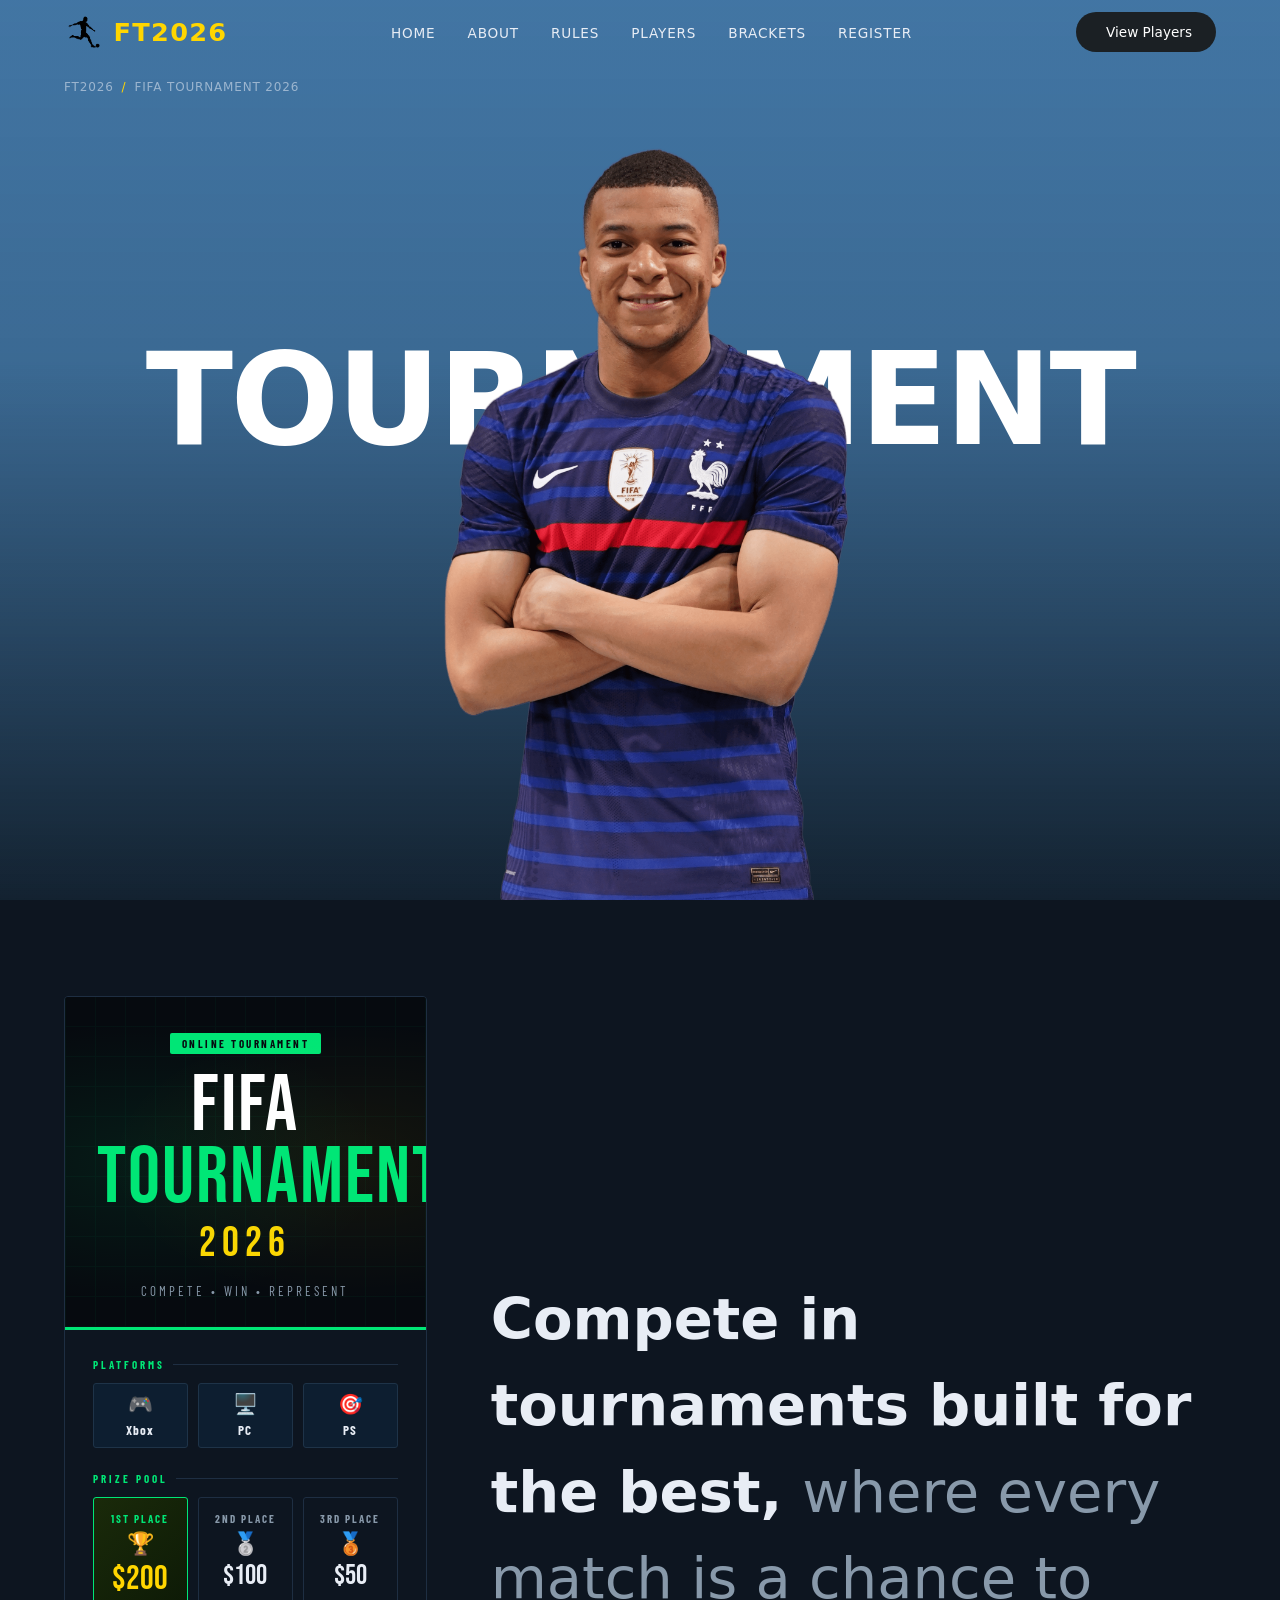
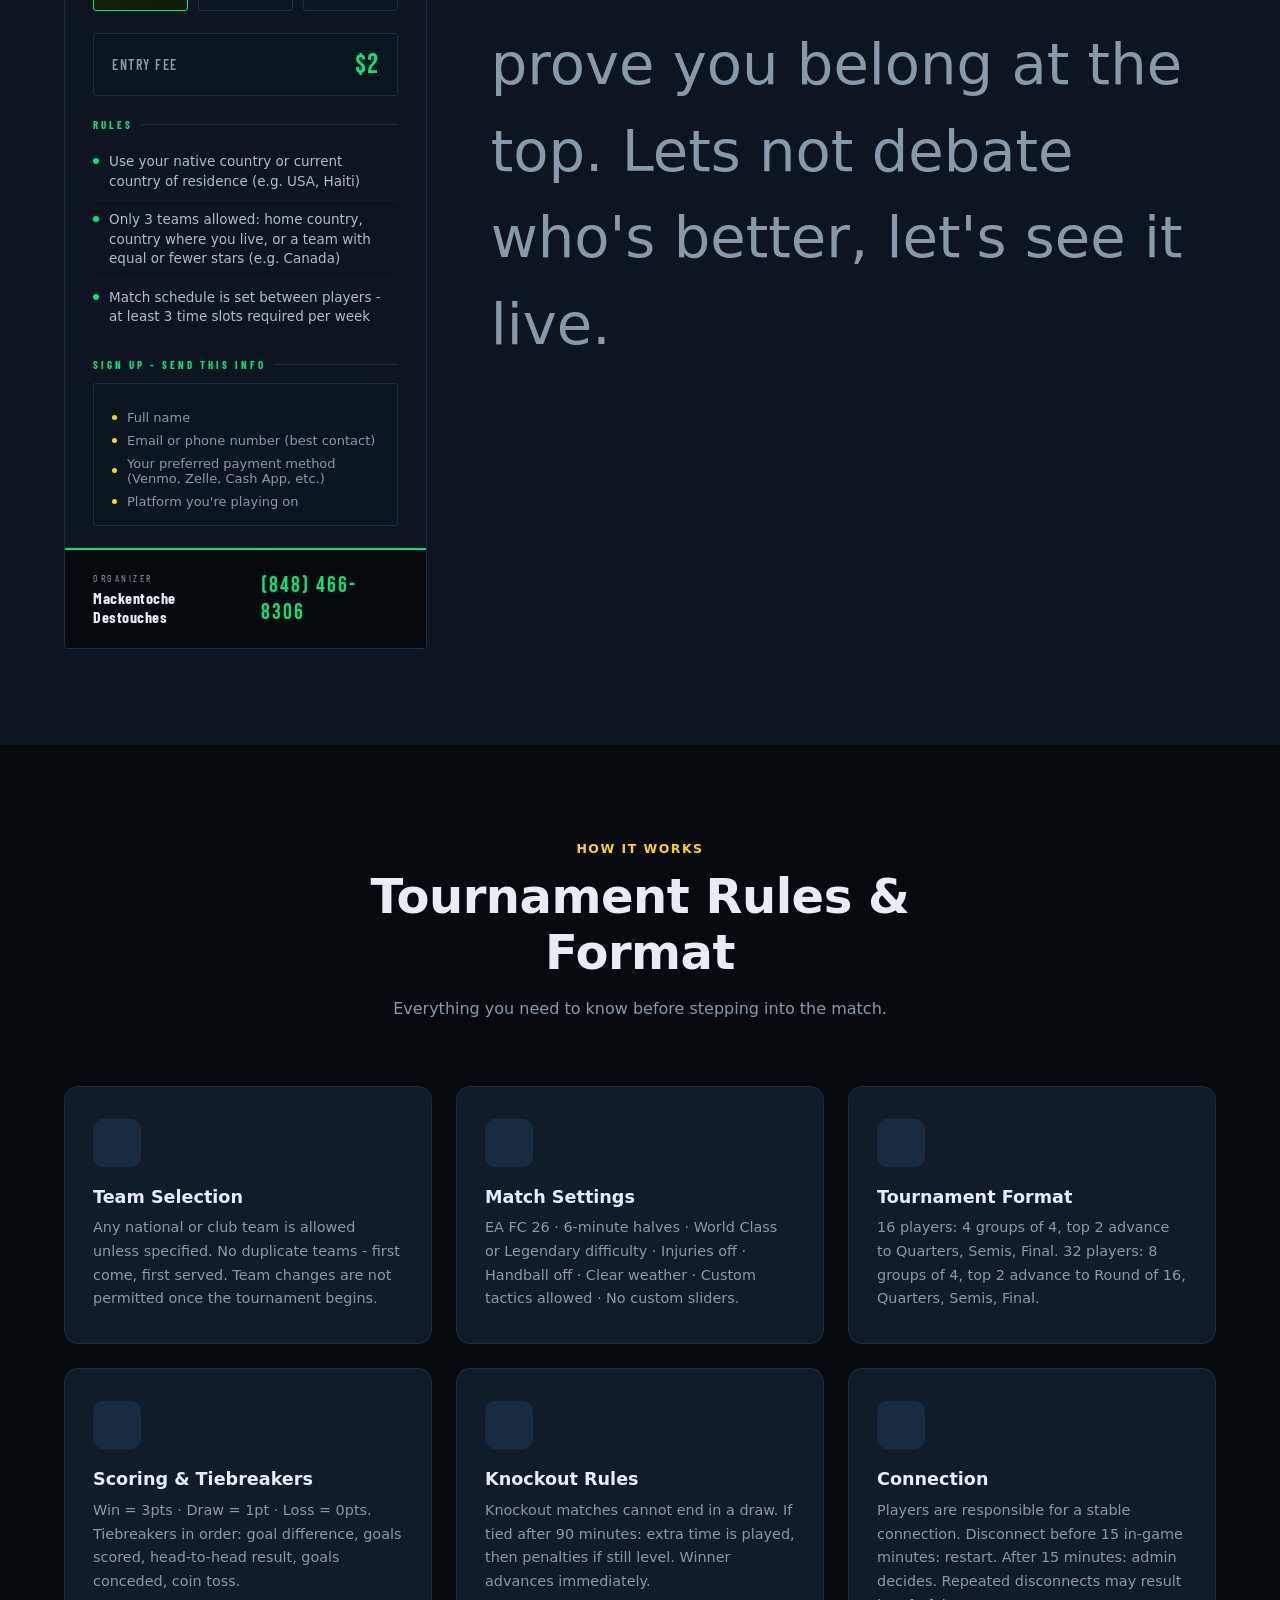
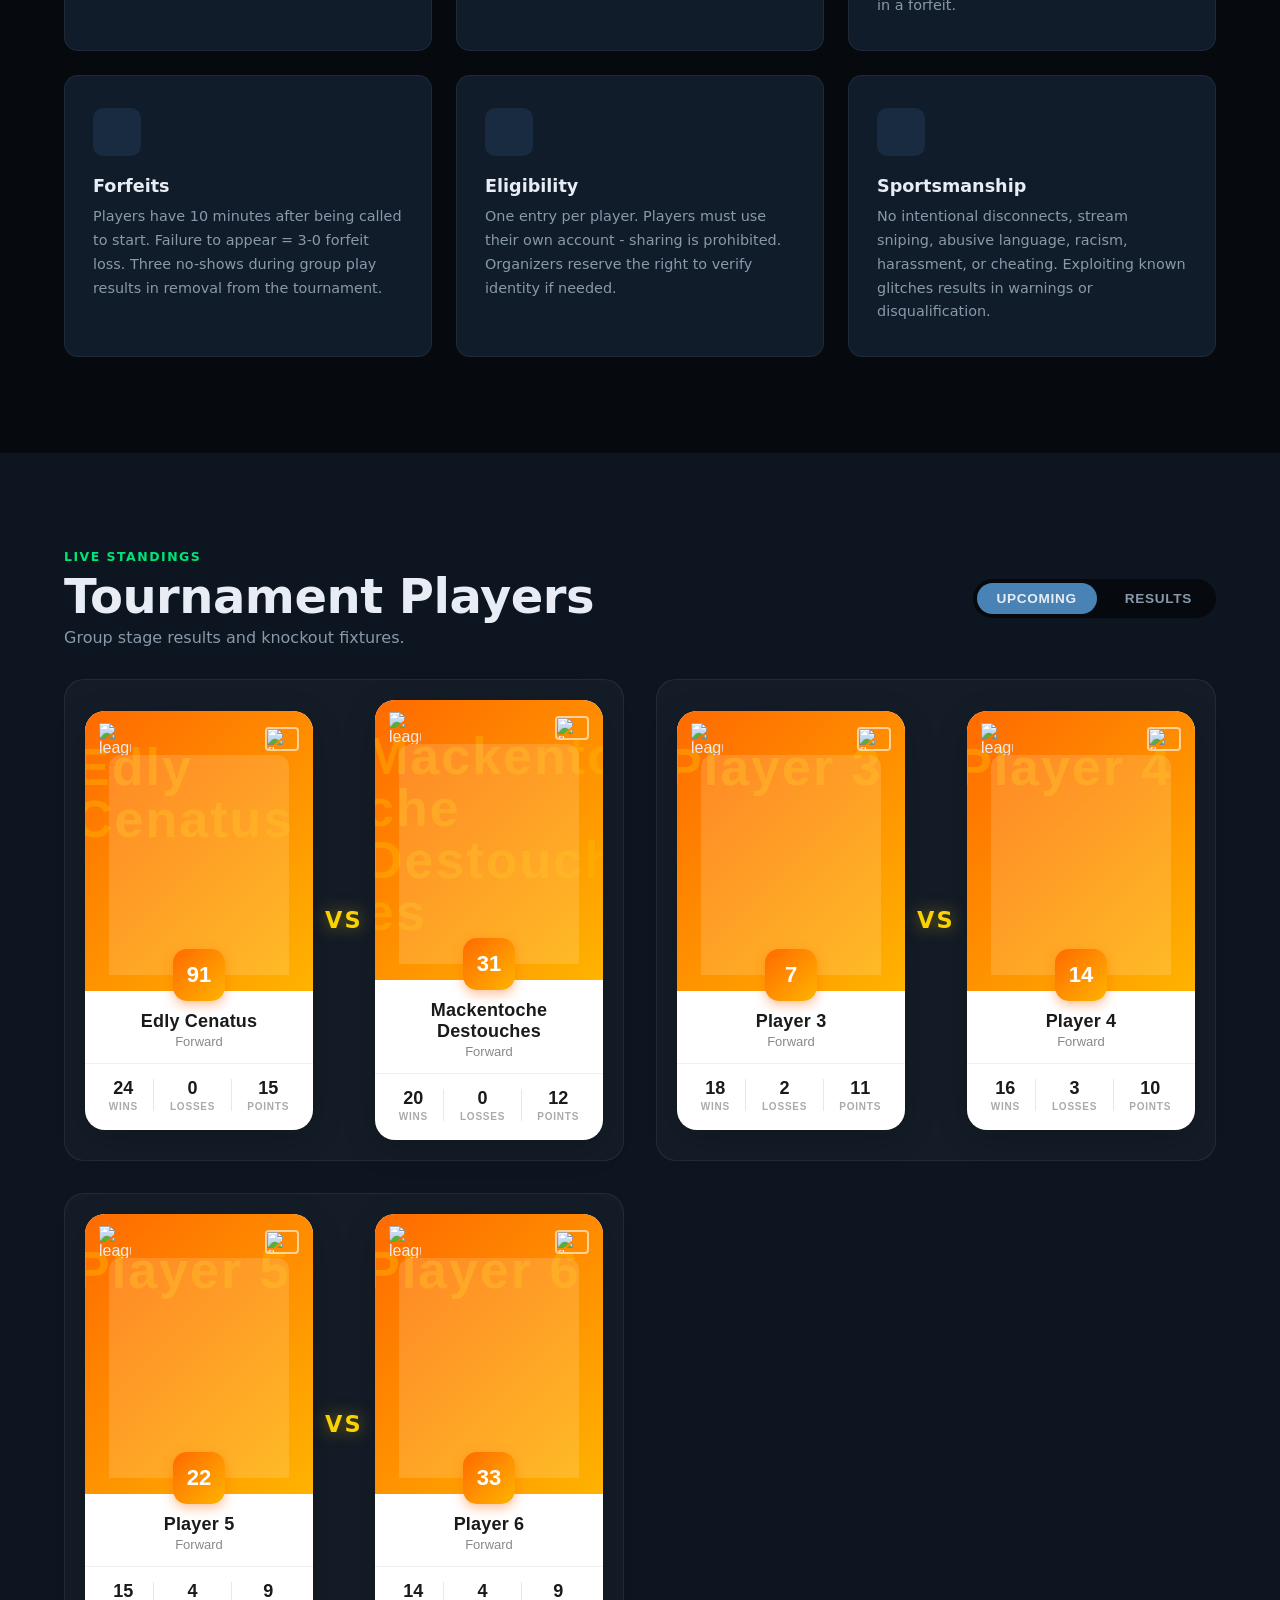
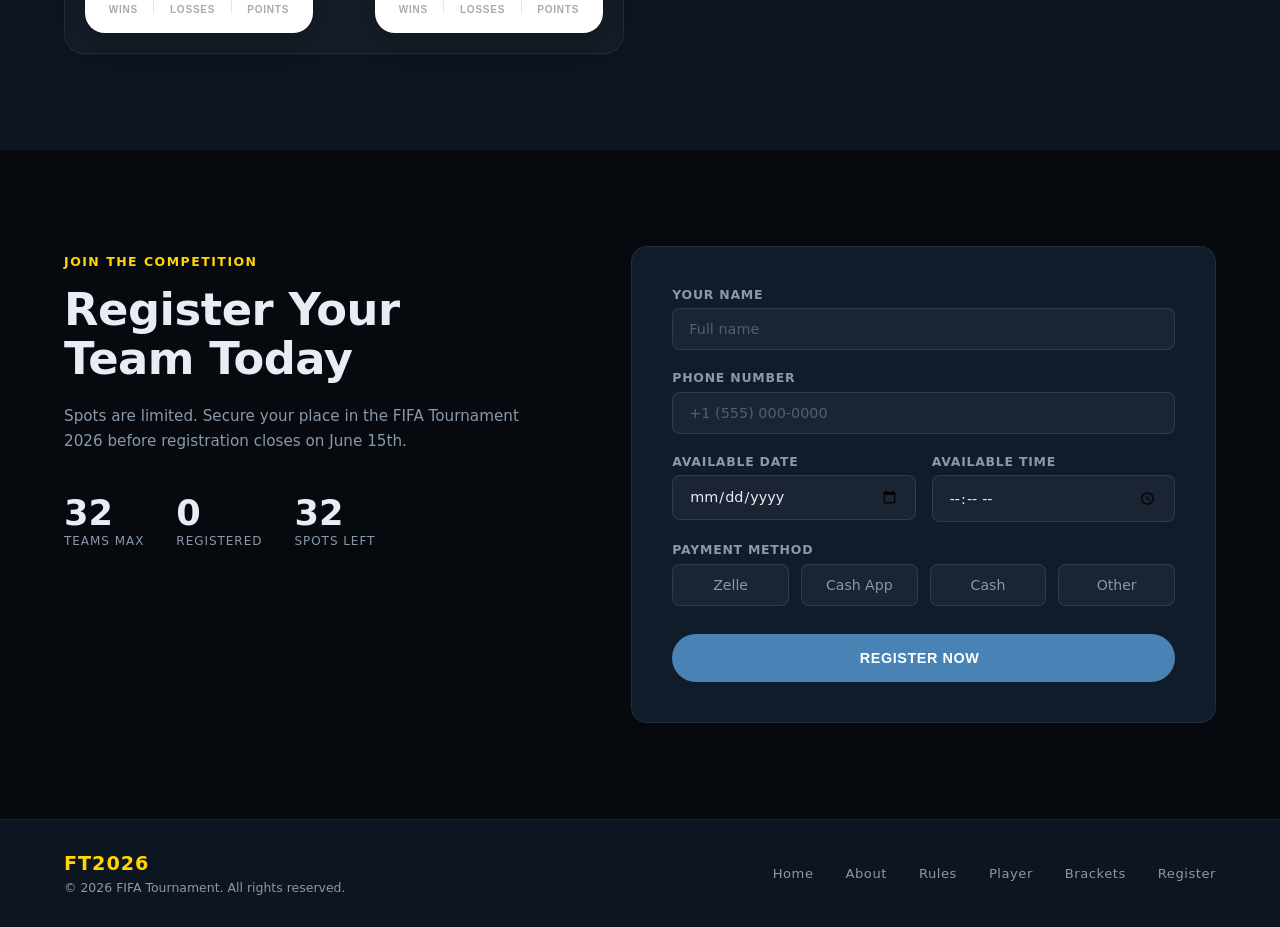
==== commit 7403c8f9: "Formspree" ====
--- a/index.html
+++ b/index.html
@@ -128,9 +128,7 @@
                 <p class="subtitle">Compete &bull; Win &bull; Represent</p>
               </div>
 
-              <!-- BODY -->
               <div class="body">
-                <!-- Platforms -->
                 <div class="section-label">Platforms</div>
                 <div class="platforms">
                   <div class="platform-pill">
@@ -147,7 +145,6 @@
                   </div>
                 </div>
 
-                <!-- Prize Pool -->
                 <div class="section-label">Prize Pool</div>
                 <div class="prizes">
                   <div class="prize-card first">
@@ -167,13 +164,11 @@
                   </div>
                 </div>
 
-                <!-- Entry Fee -->
                 <div class="entry-row">
                   <span class="entry-label">Entry Fee</span>
                   <span class="entry-amount">$2</span>
                 </div>
 
-                <!-- Rules -->
                 <div class="section-label">Rules</div>
                 <div class="rules">
                   <div class="rule-item">
@@ -200,7 +195,6 @@
                   </div>
                 </div>
 
-                <!-- Sign Up -->
                 <div class="section-label">Sign Up - Send This Info</div>
                 <div class="signup">
                   <div class="signup-fields">
@@ -225,7 +219,6 @@
                 </div>
               </div>
 
-              <!-- FOOTER -->
               <div class="flyer__footer">
                 <div>
                   <div class="organizer-label">Organizer</div>
@@ -656,7 +649,7 @@
 
     <!-- ===== Tournament Brackets ===== -->
 
-    <div class="section section--bracket" id="brackets">
+    <!-- <div class="section section--bracket" id="brackets">
       <header>
         <div class="logo">
           <a href="">FT<span>2026</span></a>
@@ -1000,7 +993,7 @@
           </div>
         </div>
       </div>
-    </div>
+    </div> -->
     <!-- ===== REGISTER ===== -->
     <div class="section section--register" id="register">
       <div class="section__inner registeringForm">
@@ -1027,13 +1020,19 @@
           </div>
         </div>
         <div class="register__right">
-          <form class="register__form">
+          <form
+            class="register__form"
+            action="https://formspree.io/f/mdavoqee"
+            method="POST"
+          >
             <div class="register__form-group">
               <label class="register__form-label">Your Name</label>
               <input
                 class="register__input"
                 type="text"
+                name="name"
                 placeholder="Full name"
+                required
               />
             </div>
             <div class="register__form-group">
@@ -1041,24 +1040,36 @@
               <input
                 class="register__input"
                 type="tel"
+                name="phone"
                 placeholder="+1 (555) 000-0000"
+                required
               />
             </div>
             <div class="register__form-row">
               <div class="register__form-group">
                 <label class="register__form-label">Available Date</label>
-                <input class="register__input" type="date" />
+                <input
+                  class="register__input"
+                  type="date"
+                  name="available_date"
+                  required
+                />
               </div>
               <div class="register__form-group">
                 <label class="register__form-label">Available Time</label>
-                <input class="register__input" type="time" />
+                <input
+                  class="register__input"
+                  type="time"
+                  name="available_time"
+                  required
+                />
               </div>
             </div>
             <div class="register__form-group">
               <label class="register__form-label">Payment Method</label>
               <div class="register__payment-options">
                 <label class="register__payment-option">
-                  <input type="radio" name="payment" value="zelle" />
+                  <input type="radio" name="payment" value="zelle" required />
                   <span>Zelle</span>
                 </label>
                 <label class="register__payment-option">
@@ -1104,5 +1115,8 @@
     </footer>
 
     <script src="./js/main.js"></script>
+    <script src="./js/bracket.js"></script>
+    <script src="./js/countdown.js"></script>
+    <script src="./js/register.js"></script>
   </body>
 </html>
